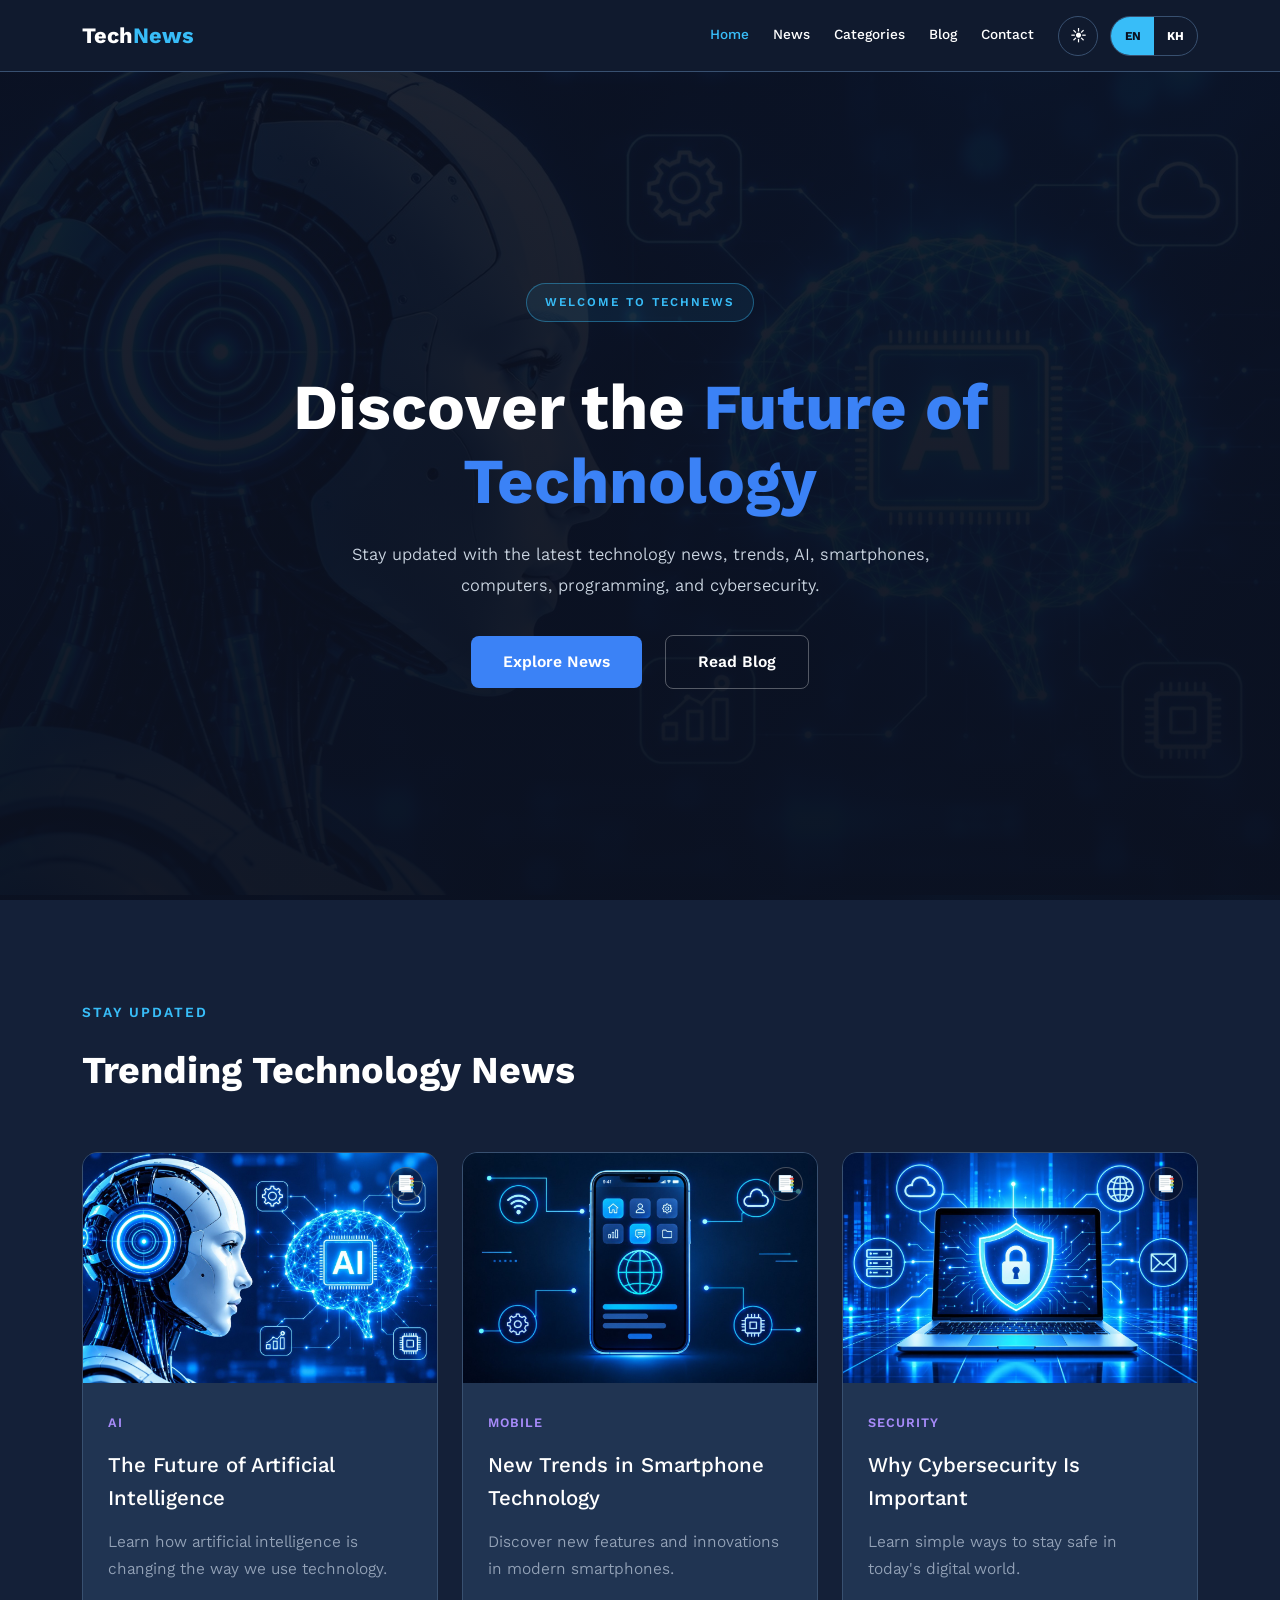
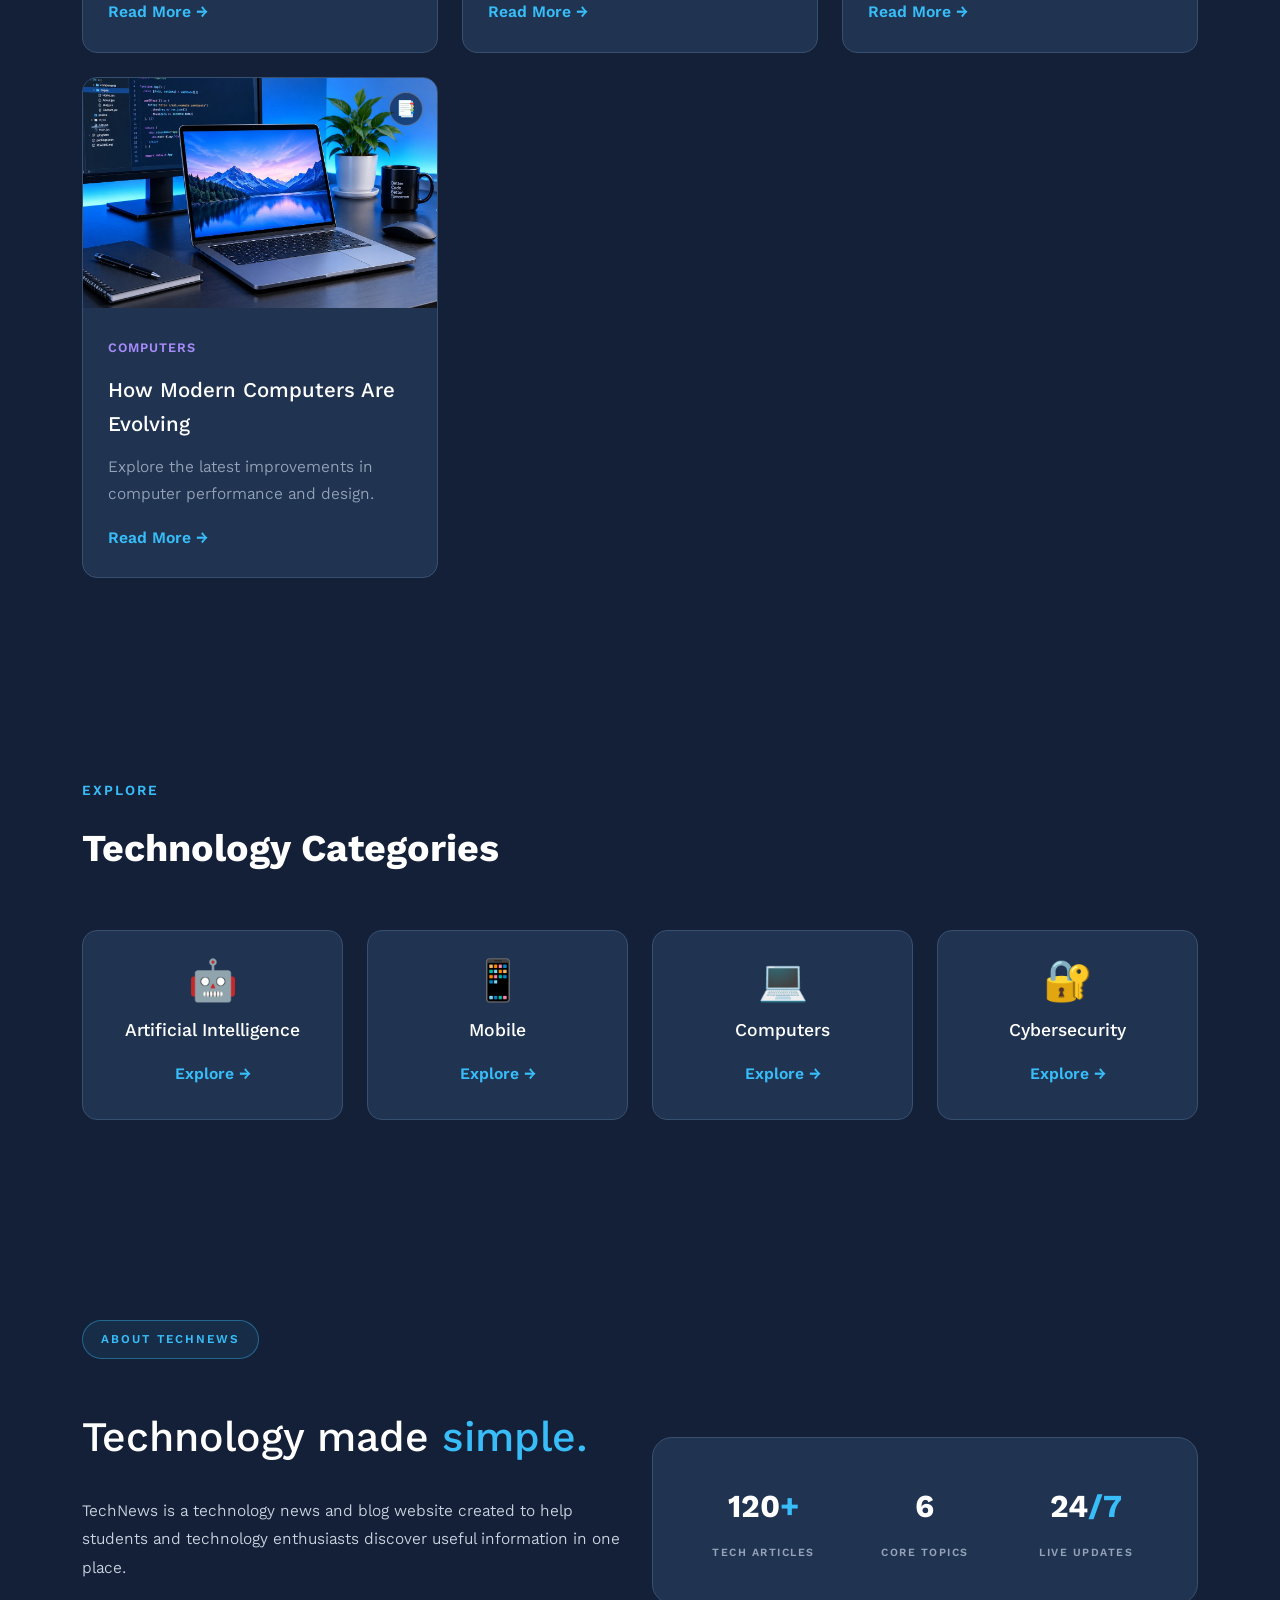
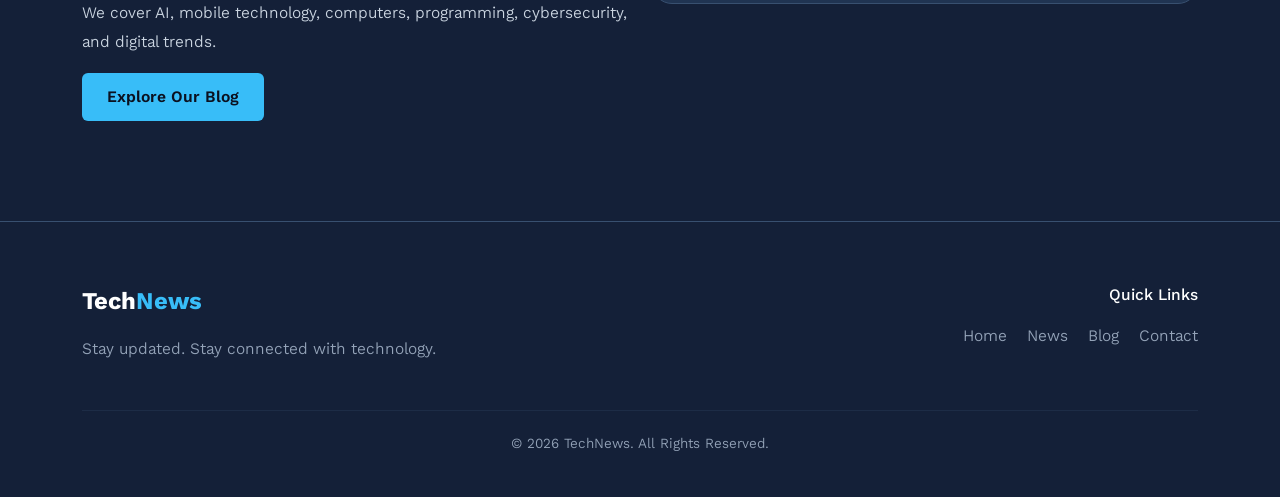
==== index.html @ c54220c9 "Rename home page.html to index.html Because I want to deploy on vecel" ====
<!DOCTYPE html>
<html lang="en">

<head>
    <meta charset="UTF-8">
    <meta name="viewport" content="width=device-width, initial-scale=1.0">
    <title>TechNews - Technology News & Blog</title>
    <link href="https://cdn.jsdelivr.net/npm/bootstrap@5.3.3/dist/css/bootstrap.min.css" rel="stylesheet">
    <link rel="preconnect" href="https://fonts.googleapis.com">
    <link rel="preconnect" href="https://fonts.gstatic.com" crossorigin>
    <link href="https://fonts.googleapis.com/css2?family=Inter:wght@400;500;600;700&family=Poppins:wght@300;400;500;600;700&family=Kantumruy+Pro:wght@400;500;600;700&display=swap" rel="stylesheet">
    <link rel="stylesheet" href="css/style.css">
</head>

<body>
    <script>
        (function () {
            try {
                if (localStorage.getItem("techpulse-theme") !== "light") {
                    document.body.classList.add("dark-mode");
                }
                var lang = localStorage.getItem("techpulse-lang") || "en";
                document.documentElement.lang = lang === "kh" ? "km" : "en";
                document.addEventListener("DOMContentLoaded", function () {
                    document.querySelectorAll("[data-en]").forEach(function (el) {
                        var t = lang === "kh" ? el.getAttribute("data-kh") : el.getAttribute("data-en");
                        if (t) el.textContent = t;
                    });
                    document.querySelectorAll(".lang-btn").forEach(function (btn) {
                        btn.classList.toggle("active", btn.getAttribute("data-lang") === lang);
                    });
                });
            } catch (e) {}
        })();
    </script>

    <header>
        <nav class="navbar navbar-expand-lg navbar-dark fixed-top">
            <div class="container">
                <a class="navbar-brand" href="home%20page.html">Tech<span>News</span></a>
                <button class="navbar-toggler" type="button" data-bs-toggle="collapse" data-bs-target="#navbarNav">
                    <span class="navbar-toggler-icon"></span>
                </button>
                <div class="collapse navbar-collapse" id="navbarNav">
                    <ul class="navbar-nav ms-auto">
                        <li class="nav-item"><a class="nav-link" data-page="index" href="home%20page.html"><span data-en="Home" data-kh="ទំព័រដើម">Home</span></a></li>
                        <li class="nav-item"><a class="nav-link" data-page="news" href="news-page.html"><span data-en="News" data-kh="ព័ត៌មាន">News</span></a></li>
                        <li class="nav-item"><a class="nav-link" data-page="categories" href="categories-page.html"><span data-en="Categories" data-kh="ប្រភេទ">Categories</span></a></li>
                        <li class="nav-item"><a class="nav-link" data-page="blog" href="blog.html"><span data-en="Blog" data-kh="ប្លុក">Blog</span></a></li>
                        <li class="nav-item"><a class="nav-link" data-page="contact" href="contact-page.html"><span data-en="Contact" data-kh="ទំនាក់ទំនង">Contact</span></a></li>
                    </ul>
                    <button id="darkModeBtn" class="btn btn-outline-light ms-lg-3">🌙</button>
                    <div class="lang-toggle ms-lg-2" id="langToggle" role="group">
                        <button type="button" class="lang-btn" data-lang="en">EN</button>
                        <button type="button" class="lang-btn" data-lang="kh">KH</button>
                    </div>
                </div>
            </div>
        </nav>
    </header>

    <main>
        <section class="hero">
            <div class="container">
                <div class="row justify-content-center">
                    <div class="col-lg-8 text-center">
                        <p class="hero-small" data-en="WELCOME TO TECHNEWS" data-kh="សូមស្វាគមន៍មកកាន់ TECHNEWS">WELCOME TO TECHNEWS</p>
                        <h1>
                            <span data-en="Discover the" data-kh="ស្វែងយល់ពី">Discover the</span>
                            <span data-en="Future of Technology" data-kh="អនាគតបច្ចេកវិទ្យា">Future of Technology</span>
                        </h1>
                        <p class="hero-text"
                            data-en="Stay updated with the latest technology news, trends, AI, smartphones, computers, programming, and cybersecurity."
                            data-kh="ទទួលបានព័ត៌មានថ្មីៗអំពីបច្ចេកវិទ្យា និន្នាការ AI ទូរស័ព្ទ កុំព្យូទ័រ ការសរសេរកម្មវិធី និងសន្តិសុខអនឡាញ។">
                            Stay updated with the latest technology news, trends, AI, smartphones, computers, programming, and cybersecurity.</p>
                        <a href="news-page.html" class="btn btn-primary" data-en="Explore News" data-kh="ស្វែងយល់ព័ត៌មាន">Explore News →</a>
                        <a href="blog.html" class="btn btn-outline-light ms-2" data-en="Read Blog" data-kh="អានប្លុក">Read Blog</a>
                    </div>
                </div>
            </div>
        </section>

        <section class="section">
            <div class="container">
                <div class="section-title">
                    <p data-en="STAY UPDATED" data-kh="ព័ត៌មានថ្មីៗ">STAY UPDATED</p>
                    <h2 data-en="Trending Technology News" data-kh="ព័ត៌មានបច្ចេកវិទ្យាកំពុងពេញនិយម">Trending Technology News</h2>
                </div>
                <div class="row g-4">
                    <div class="col-md-6 col-lg-4">
                        <article class="news-card" data-href="article.html?id=ai">
                            <button class="bookmark-btn" data-id="home-ai" aria-label="Add bookmark">📑</button>
                            <img src="img/ai.png" alt="AI">
                            <div class="card-content">
                                <span class="category" data-en="AI" data-kh="AI">AI</span>
                                <h3 data-en="The Future of Artificial Intelligence" data-kh="អនាគតនៃបញ្ញាសិប្បនិម្មិត">The Future of Artificial Intelligence</h3>
                                <p data-en="Learn how artificial intelligence is changing the way we use technology." data-kh="ស្វែងយល់ពីរបៀបដែលបញ្ញាសិប្បនិម្មិតកំពុងផ្លាស់ប្តូរបច្ចេកវិទ្យា។">Learn how artificial intelligence is changing the way we use technology.</p>
                                <a href="article.html?id=ai" data-en="Read More →" data-kh="អានបន្ថែម →">Read More →</a>
                            </div>
                        </article>
                    </div>
                    <div class="col-md-6 col-lg-4">
                        <article class="news-card" data-href="article.html?id=mobile">
                            <button class="bookmark-btn" data-id="home-mobile" aria-label="Add bookmark">📑</button>
                            <img src="img/smartphone.png" alt="Mobile">
                            <div class="card-content">
                                <span class="category" data-en="Mobile" data-kh="ទូរស័ព្ទ">Mobile</span>
                                <h3 data-en="New Trends in Smartphone Technology" data-kh="និន្នាការថ្មីក្នុងបច្ចេកវិទ្យាទូរស័ព្ទ">New Trends in Smartphone Technology</h3>
                                <p data-en="Discover new features and innovations in modern smartphones." data-kh="ស្វែងយល់ពីមុខងារថ្មីៗ និងការច្នៃប្រឌិតក្នុងទូរស័ព្ទទំនើប។">Discover new features and innovations in modern smartphones.</p>
                                <a href="article.html?id=mobile" data-en="Read More →" data-kh="អានបន្ថែម →">Read More →</a>
                            </div>
                        </article>
                    </div>
                    <div class="col-md-6 col-lg-4">
                        <article class="news-card" data-href="article.html?id=security">
                            <button class="bookmark-btn" data-id="home-security" aria-label="Add bookmark">📑</button>
                            <img src="img/cybersecurity.png" alt="Security">
                            <div class="card-content">
                                <span class="category" data-en="Security" data-kh="សន្តិសុខ">Security</span>
                                <h3 data-en="Why Cybersecurity Is Important" data-kh="ហេតុអ្វីបានជាសន្តិសុខអនឡាញសំខាន់">Why Cybersecurity Is Important</h3>
                                <p data-en="Learn simple ways to stay safe in today's digital world." data-kh="ស្វែងយល់ពីវិធីសាមញ្ញក្នុងការការពារខ្លួនក្នុងពិភពឌីជីថល។">Learn simple ways to stay safe in today's digital world.</p>
                                <a href="article.html?id=security" data-en="Read More →" data-kh="អានបន្ថែម →">Read More →</a>
                            </div>
                        </article>
                    </div>
                    <div class="col-md-6 col-lg-4">
                        <article class="news-card" data-href="article.html?id=computers">
                            <button class="bookmark-btn" data-id="home-dev" aria-label="Add bookmark">📑</button>
                            <img src="img/laptop.png" alt="Computers">
                            <div class="card-content">
                                <span class="category" data-en="Computers" data-kh="កុំព្យូទ័រ">Computers</span>
                                <h3 data-en="How Modern Computers Are Evolving" data-kh="របៀបដែលកុំព្យូទ័រទំនើបកំពុងវិវត្ត">How Modern Computers Are Evolving</h3>
                                <p data-en="Explore the latest improvements in computer performance and design." data-kh="ស្វែងយល់ពីភាពប្រសើរឡើងថ្មីៗក្នុងការអនុវត្ត និងការរចនាកុំព្យូទ័រ។">Explore the latest improvements in computer performance and design.</p>
                                <a href="article.html?id=computers" data-en="Read More →" data-kh="អានបន្ថែម →">Read More →</a>
                            </div>
                        </article>
                    </div>
                </div>
            </div>
        </section>

        <section class="categories-section">
            <div class="container">
                <div class="section-title">
                    <p data-en="EXPLORE" data-kh="ស្វែងយល់">EXPLORE</p>
                    <h2 data-en="Technology Categories" data-kh="ប្រភេទបច្ចេកវិទ្យា">Technology Categories</h2>
                </div>
                <div class="row g-4">
                    <div class="col-6 col-lg-3">
                        <div class="category-box">
                            <div class="category-icon">🤖</div>
                            <h3 data-en="Artificial Intelligence" data-kh="បញ្ញាសិប្បនិម្មិត">Artificial Intelligence</h3>
                            <a href="categories-page.html" data-en="Explore →" data-kh="ស្វែងយល់ →">Explore →</a>
                        </div>
                    </div>
                    <div class="col-6 col-lg-3">
                        <div class="category-box">
                            <div class="category-icon">📱</div>
                            <h3 data-en="Mobile" data-kh="ទូរស័ព្ទ">Mobile</h3>
                            <a href="categories-page.html" data-en="Explore →" data-kh="ស្វែងយល់ →">Explore →</a>
                        </div>
                    </div>
                    <div class="col-6 col-lg-3">
                        <div class="category-box">
                            <div class="category-icon">💻</div>
                            <h3 data-en="Computers" data-kh="កុំព្យូទ័រ">Computers</h3>
                            <a href="categories-page.html" data-en="Explore →" data-kh="ស្វែងយល់ →">Explore →</a>
                        </div>
                    </div>
                    <div class="col-6 col-lg-3">
                        <div class="category-box">
                            <div class="category-icon">🔐</div>
                            <h3 data-en="Cybersecurity" data-kh="សន្តិសុខអនឡាញ">Cybersecurity</h3>
                            <a href="categories-page.html" data-en="Explore →" data-kh="ស្វែងយល់ →">Explore →</a>
                        </div>
                    </div>
                </div>
            </div>
        </section>

        <section class="section">
            <div class="container">
                <div class="row align-items-center">
                    <div class="col-lg-6">
                        <p class="hero-small" data-en="ABOUT TECHNEWS" data-kh="អំពី TECHNEWS">ABOUT TECHNEWS</p>
                        <h2 class="about-title">
                            <span data-en="Technology made" data-kh="បច្ចេកវិទ្យា">Technology made</span>
                            <span data-en="simple." data-kh="សាមញ្ញ។">simple.</span>
                        </h2>
                        <p data-en="TechNews is a technology news and blog website created to help students and technology enthusiasts discover useful information in one place." data-kh="TechNews គឺជាវែបសាយព័ត៌មាន និងប្លុកបច្ចេកវិទ្យា បង្កើតឡើងដើម្បីជួយសិស្ស និងអ្នកចូលចិត្តបច្ចេកវិទ្យារកឃើញព័ត៌មានមានប្រយោជន៍នៅកន្លែងតែមួយ។">
                            TechNews is a technology news and blog website created to help students and technology enthusiasts discover useful information in one place.</p>
                        <p data-en="We cover AI, mobile technology, computers, programming, cybersecurity, and digital trends." data-kh="យើងគ្របដណ្តប់លើ AI បច្ចេកវិទ្យាទូរស័ព្ទ កុំព្យូទ័រ ការសរសេរកម្មវិធី សន្តិសុខអនឡាញ និងនិន្នាការឌីជីថល។">
                            We cover AI, mobile technology, computers, programming, cybersecurity, and digital trends.</p>
                        <a href="blog.html" class="btn btn-primary" data-en="Explore Our Blog" data-kh="ស្វែងយល់ប្លុករបស់យើង">Explore Our Blog</a>
                    </div>
                    <div class="col-lg-6">
                        <div class="about-box">
                            <div>
                                <strong>120<span>+</span></strong>
                                <p data-en="TECH ARTICLES" data-kh="អត្ថបទបច្ចេកវិទ្យា">TECH ARTICLES</p>
                            </div>
                            <div>
                                <strong>6</strong>
                                <p data-en="CORE TOPICS" data-kh="ប្រធានបទស្នូល">CORE TOPICS</p>
                            </div>
                            <div>
                                <strong>24<span>/7</span></strong>
                                <p data-en="LIVE UPDATES" data-kh="ព័ត៌មានផ្ទាល់">LIVE UPDATES</p>
                            </div>
                        </div>
                    </div>
                </div>
            </div>
        </section>
    </main>

    <footer>
        <div class="container">
            <div class="row">
                <div class="col-md-6">
                    <h3 class="footer-logo">Tech<span>News</span></h3>
                    <p data-en="Stay updated. Stay connected with technology." data-kh="ទទួលព័ត៌មានថ្មីៗ។ ភ្ជាប់ទំនាក់ទំនងជាមួយបច្ចេកវិទ្យា។">Stay updated. Stay connected with technology.</p>
                </div>
                <div class="col-md-6 text-md-end">
                    <h5 data-en="Quick Links" data-kh="តំណភ្ជាប់រហ័ស">Quick Links</h5>
                    <a href="home%20page.html" data-en="Home" data-kh="ទំព័រដើម">Home</a>
                    <a href="news-page.html" data-en="News" data-kh="ព័ត៌មាន">News</a>
                    <a href="blog.html" data-en="Blog" data-kh="ប្លុក">Blog</a>
                    <a href="contact-page.html" data-en="Contact" data-kh="ទំនាក់ទំនង">Contact</a>
                </div>
            </div>
            <hr>
            <p class="copyright" data-en="© 2026 TechNews. All Rights Reserved." data-kh="© 2026 TechNews។ រក្សាសិទ្ធិគ្រប់យ៉ាង។">© 2026 TechNews. All Rights Reserved.</p>
        </div>
    </footer>

    <script src="https://cdn.jsdelivr.net/npm/bootstrap@5.3.3/dist/js/bootstrap.bundle.min.js"></script>
    <script src="JS/script.js"></script>
</body>

</html>
---- css/style.css ----
:root {
    --bg-body: #f8fafc;
    --bg-nav: #ffffff;
    --bg-section-alt: #eef2f8;
    --bg-card: #ffffff;
    --bg-card-hover: #f1f5fb;

    --text-heading: #0f172a;
    --text-body: #334155;
    --text-muted: #64748b;

    --accent: #2563eb;
    --accent-strong: #1d4ed8;

    --secondary: #7c3aed;
    --secondary-strong: #6d28d9;

    --border: #dce3ee;

    --on-accent: #ffffff;

    --hero-text: #0f172a;
    --hero-accent: #2563eb;
    --hero-subtext: #334155;
    --stat-number: #0f172a;
    --stat-accent: #2563eb;
    --stat-label: #64748b;

    --header-height: 72px;
}

body.dark-mode {
    --bg-body: #0b1120;
    --bg-nav: #101a2e;
    --bg-section-alt: #142038;
    --bg-card: #203452;
    --bg-card-hover: #294263;

    --text-heading: #ffffff;
    --text-body: #cbd5e1;
    --text-muted: #94a3b8;

    --accent: #38bdf8;
    --accent-strong: #7dd3fc;

    --secondary: #a78bfa;
    --secondary-strong: #c4b5fd;

    --border: #385070;

    --on-accent: #0b1120;

    --hero-text: #ffffff;
    --hero-accent: #3b82f6;
    --hero-subtext: #cbd5e1;
    --stat-number: #ffffff;
    --stat-accent: #3b82f6;
    --stat-label: #94a3b8;
}

* {
    margin: 0;
    padding: 0;
    box-sizing: border-box;
}

html {
    scroll-behavior: smooth;
    overflow-y: scroll;
}

body {
    font-family: 'Kantumruy Pro', 'Inter', sans-serif;
    background: var(--bg-body);
    color: var(--text-body);
    line-height: 1.8;
}

h1, h2, h3, h4, h5, h6,
.navbar-brand,
.section-title h2,
.about-title,
.article-title,
.footer-logo,
.blog-title,
.blog-body h2,
.interactive-title {
    font-family: 'Kantumruy Pro', 'Poppins', sans-serif;
    line-height: 1.6;
}

a {
    text-decoration: none;
}

section {
    overflow: hidden;
}

/* ===== FIXED HEADER — same height on EVERY page ===== */
.navbar {
    background: var(--bg-nav);
    border-bottom: 1px solid var(--border);
    height: var(--header-height) !important;
    min-height: var(--header-height) !important;
    max-height: var(--header-height) !important;
    padding: 0 !important;
    margin: 0 !important;
    top: 0;
    left: 0;
    right: 0;
    width: 100%;
    z-index: 1030;
    display: flex !important;
    align-items: center !important;
}

.navbar > .container {
    height: var(--header-height) !important;
    min-height: var(--header-height) !important;
    max-height: var(--header-height) !important;
    display: flex !important;
    align-items: center !important;
    flex-wrap: nowrap !important;
    padding-top: 0 !important;
    padding-bottom: 0 !important;
}

.navbar-brand {
    font-size: 22px;
    font-weight: 700;
    color: var(--text-heading) !important;
    font-family: 'Kantumruy Pro', 'Poppins', sans-serif;
    line-height: 1 !important;
    margin: 0 !important;
    padding: 0 !important;
    white-space: nowrap;
    flex-shrink: 0;
}

.navbar-brand span,
.footer-logo span {
    color: var(--accent);
}

.navbar-toggler {
    border: 1px solid var(--border);
    padding: 4px 8px;
    height: 38px;
    width: 42px;
    margin: 0 !important;
    display: flex;
    align-items: center;
    justify-content: center;
    flex-shrink: 0;
}

.navbar-toggler:focus {
    box-shadow: none;
}

.navbar-toggler-icon {
    filter: invert(1) brightness(0.3);
    width: 1.1em;
    height: 1.1em;
}

body.dark-mode .navbar-toggler-icon {
    filter: none;
}

@media (min-width: 992px) {
    .navbar-collapse {
        display: flex !important;
        flex-grow: 1;
        align-items: center !important;
        height: var(--header-height) !important;
        overflow: hidden;
    }

    .navbar-nav {
        display: flex !important;
        flex-direction: row !important;
        align-items: center !important;
        height: 100%;
        margin: 0;
    }

    .navbar-nav .nav-item {
        display: flex;
        align-items: center;
        height: 100%;
    }

    .navbar-nav .nav-link {
        display: flex !important;
        align-items: center !important;
        height: 100% !important;
        color: var(--text-heading) !important;
        margin: 0 !important;
        padding: 0 12px !important;
        line-height: 1.2 !important;
        white-space: nowrap !important;
        font-size: 14px !important;
        font-weight: 500;
        transition: color 0.2s ease;
    }

    .navbar-nav .nav-link:hover,
    .navbar-nav .nav-link.active {
        color: var(--accent) !important;
    }

    .navbar-collapse > #darkModeBtn,
    .navbar-collapse > .lang-toggle {
        margin-top: 0 !important;
        margin-bottom: 0 !important;
        margin-left: 12px !important;
        flex-shrink: 0;
    }
}

.page-section {
    padding-top: calc(var(--header-height) + 40px);
}

.hero {
    min-height: 100vh;
    display: flex;
    align-items: center;
    justify-content: center;
    text-align: center;
    padding-top: var(--header-height);

    background:
        linear-gradient(rgba(248, 250, 252, 0.92),
            rgba(248, 250, 252, 0.97)),
        url("../img/ai.png");

    background-size: cover;
    background-position: center;
}

body.dark-mode .hero {
    background:
        linear-gradient(rgba(11, 17, 32, 0.92),
            rgba(11, 17, 32, 0.97)),
        url("../img/ai.png");
}

.hero-small {
    display: inline-block;
    color: var(--hero-accent);
    font-size: 12px;
    font-weight: 600;
    letter-spacing: 2px;
    text-transform: uppercase;
    border: 1px solid var(--hero-accent);
    border-radius: 999px;
    padding: 8px 18px;
    margin-bottom: 30px;
    background: transparent;
}

body.dark-mode .hero-small {
    background: rgba(56, 189, 248, 0.08);
    border-color: rgba(56, 189, 248, 0.4);
    color: #38bdf8;
}

.hero h1 {
    font-size: 64px;
    font-weight: 700;
    line-height: 1.15;
    margin: 20px 0;
    color: var(--hero-text);
    max-width: 900px;
    margin-left: auto;
    margin-right: auto;
}

.hero h1 span:first-child {
    color: var(--hero-text);
}

.hero h1 span:last-child {
    color: var(--hero-accent);
}

.hero-text {
    max-width: 650px;
    color: var(--hero-subtext);
    font-size: 17px;
    line-height: 1.8;
    margin: 0 auto 35px auto;
}

.hero .btn-primary {
    background: var(--hero-accent);
    border: none;
    color: #ffffff;
    font-weight: 600;
    padding: 14px 32px;
    border-radius: 8px;
    margin-right: 10px;
}

.hero .btn-primary:hover {
    background: var(--accent-strong);
}

.hero .btn-outline-light {
    padding: 14px 32px;
    font-weight: 600;
    color: var(--hero-text) !important;
    border: 1px solid var(--hero-text) !important;
    border-radius: 8px;
    background: transparent;
}

body.dark-mode .hero .btn-outline-light {
    color: #ffffff !important;
    border-color: rgba(255, 255, 255, 0.3) !important;
}

.hero .btn-outline-light:hover {
    background: rgba(37, 99, 235, 0.1);
}

body.dark-mode .hero .btn-outline-light:hover {
    background: rgba(255, 255, 255, 0.1);
    border-color: #ffffff !important;
}

.hero-stats {
    display: flex;
    justify-content: center;
    gap: 0;
    margin-top: 60px;
    background: rgba(255, 255, 255, 0.9);
    border: 1px solid var(--border);
    border-radius: 16px;
    padding: 25px 40px;
    max-width: 700px;
    margin-left: auto;
    margin-right: auto;
    box-shadow: 0 4px 20px rgba(0, 0, 0, 0.05);
}

body.dark-mode .hero-stats {
    background: rgba(15, 23, 42, 0.7);
    border-color: rgba(56, 189, 248, 0.2);
    box-shadow: none;
    backdrop-filter: blur(10px);
}

.hero-stats > div {
    flex: 1;
    text-align: center;
    padding: 0 20px;
    border-right: 1px solid var(--border);
}

.hero-stats > div:last-child {
    border-right: none;
}

.hero-stats strong {
    display: block;
    font-size: 32px;
    font-weight: 700;
    color: var(--stat-number);
    margin-bottom: 5px;
}

.hero-stats strong span {
    color: var(--stat-accent);
}

.hero-stats p {
    color: var(--stat-label);
    font-size: 11px;
    font-weight: 600;
    letter-spacing: 1.5px;
    text-transform: uppercase;
    margin: 0;
}

.btn-primary {
    background: var(--accent);
    border: none;
    color: var(--on-accent);
    font-weight: 600;
    padding: 12px 25px;
}

.btn-primary:hover {
    background: var(--accent-strong);
    color: var(--on-accent);
}

.btn-outline-light {
    padding: 12px 25px;
    font-weight: 600;
    color: var(--text-heading) !important;
    border-color: var(--text-heading) !important;
}

body.dark-mode .btn-outline-light {
    border-color: var(--border) !important;
}

.section {
    padding: 100px 0;
}

.section:nth-of-type(even) {
    background: var(--bg-section-alt);
}

.section-title {
    margin-bottom: 50px;
}

.section-title p {
    color: var(--accent);
    font-size: 14px;
    font-weight: 600;
    letter-spacing: 2px;
}

.section-title h2 {
    font-size: 38px;
    font-weight: 700;
    color: var(--text-heading);
}

.news-card {
    background: var(--bg-card);
    border: 1px solid var(--border);
    border-radius: 15px;
    overflow: hidden;
    height: 100%;
    transition: transform 0.25s ease, background 0.25s ease, border-color 0.25s ease;
    display: block;
    position: relative;
    cursor: pointer;
}

.news-card:hover {
    transform: translateY(-8px);
    background: var(--bg-card-hover);
    border-color: var(--accent);
}

.news-card img {
    width: 100%;
    height: 230px;
    object-fit: cover;
    object-position: center;
    background: var(--bg-body);
}

.card-content {
    padding: 25px;
}

.category {
    color: var(--secondary);
    font-size: 13px;
    font-weight: 600;
    text-transform: uppercase;
    letter-spacing: 1px;
}

.card-content h3 {
    margin: 12px 0;
    font-size: 21px;
    color: var(--text-heading);
}

.card-content p {
    color: var(--text-muted);
    line-height: 1.7;
}

.card-content a {
    color: var(--accent);
    font-weight: 600;
    position: relative;
    z-index: 2;
}

.categories-section {
    padding: 100px 0;
    background: var(--bg-section-alt);
}

.category-box {
    background: var(--bg-card);
    border: 1px solid var(--border);
    padding: 30px 20px;
    text-align: center;
    border-radius: 15px;
    height: 100%;
    transition: transform 0.25s ease, border-color 0.25s ease;
}

.category-box:hover {
    transform: translateY(-8px);
    border-color: var(--secondary);
}

.category-image {
    width: 100%;
    height: 150px;
    object-fit: cover;
    object-position: center;
    background: var(--bg-body);
    border-radius: 10px;
    margin-bottom: 15px;
}

.category-icon {
    font-size: 40px;
    margin-bottom: 15px;
    line-height: 1;
}

.category-box h3 {
    font-size: 18px;
    margin-bottom: 15px;
    color: var(--text-heading);
}

.category-box a {
    color: var(--accent);
    font-weight: 600;
}

.about-title {
    font-size: 42px;
    margin: 15px 0 25px;
    color: var(--text-heading);
}

.about-title span:first-child {
    color: var(--text-heading);
}

.about-title span:last-child {
    color: var(--accent);
}

.about-box {
    background: var(--bg-card);
    border: 1px solid var(--border);
    border-radius: 20px;
    padding: 40px;
    display: flex;
    justify-content: space-between;
    gap: 20px;
    flex-wrap: wrap;
    box-shadow: 0 4px 20px rgba(0, 0, 0, 0.05);
}

body.dark-mode .about-box {
    box-shadow: none;
}

.about-box > div {
    text-align: center;
    flex: 1;
    min-width: 100px;
}

.about-box strong {
    display: block;
    font-size: 32px;
    font-weight: 700;
    color: var(--text-heading);
    margin-bottom: 8px;
}

.about-box strong span {
    color: var(--accent);
}

.about-box p {
    color: var(--text-muted);
    font-size: 11px;
    font-weight: 600;
    letter-spacing: 1.5px;
    text-transform: uppercase;
    margin: 0;
}

.form-label {
    color: var(--text-body);
    font-weight: 500;
    margin-bottom: 8px;
}

.form-control {
    background: var(--bg-card);
    border: 1px solid var(--border);
    color: var(--text-heading);
    padding: 12px 15px;
    border-radius: 8px;
}

.form-control:focus {
    background: var(--bg-card);
    border-color: var(--accent);
    color: var(--text-heading);
    box-shadow: 0 0 0 0.2rem rgba(56, 189, 248, 0.25);
}

.form-control::placeholder {
    color: var(--text-muted);
}

.team-chat-box {
    background: var(--bg-card);
    border: 1px solid var(--border);
    border-radius: 16px;
    padding: 30px;
    height: 100%;
}

.team-label {
    color: var(--accent);
    font-size: 11px;
    font-weight: 700;
    letter-spacing: 2px;
    text-transform: uppercase;
    margin-bottom: 10px;
}

.team-title {
    font-size: 26px;
    font-weight: 700;
    color: var(--text-heading);
    margin-bottom: 15px;
}

.team-desc {
    color: var(--text-muted);
    font-size: 14px;
    line-height: 1.7;
    margin-bottom: 25px;
}

.telegram-user {
    display: block;
    background: var(--bg-section-alt);
    border: 1px solid var(--border);
    color: var(--text-heading);
    font-size: 14px;
    font-weight: 600;
    padding: 12px 18px;
    border-radius: 8px;
    margin-bottom: 10px;
    text-decoration: none;
    transition: 0.2s;
}

.telegram-user:hover {
    background: var(--accent);
    border-color: var(--accent);
    color: var(--on-accent);
}

body.dark-mode .telegram-user {
    background: rgba(56, 189, 248, 0.08);
    border-color: rgba(56, 189, 248, 0.2);
}

body.dark-mode .telegram-user:hover {
    background: var(--accent);
    color: var(--on-accent);
}

.article-img {
    width: 100%;
    max-height: 420px;
    object-fit: cover;
    border-radius: 15px;
    margin-bottom: 25px;
}

.article-title {
    font-size: 32px;
    font-weight: 700;
    margin: 15px 0 10px;
    color: var(--text-heading);
    line-height: 1.5;
}

.article-meta {
    color: var(--text-muted);
    font-size: 14px;
    margin-bottom: 25px;
}

.article-img + .category {
    display: inline-block;
    margin-bottom: 10px;
}

#articleBody p {
    color: var(--text-body);
    line-height: 2;
    margin-bottom: 22px;
    font-size: 16px;
}

#articleBody h2 {
    font-family: 'Kantumruy Pro', 'Poppins', sans-serif;
    font-size: 22px;
    font-weight: 600;
    color: var(--text-heading);
    margin-top: 30px;
    margin-bottom: 15px;
}

html[lang="km"] .article-title {
    font-size: 30px;
}

html[lang="km"] #articleBody p {
    font-size: 17px;
    line-height: 2.1;
}

html[lang="km"] #articleBody h2 {
    font-size: 24px;
}

footer {
    background: var(--bg-section-alt);
    border-top: 1px solid var(--border);
    padding: 60px 0 25px;
    margin-top: auto;
}

.footer-logo {
    font-size: 24px;
    font-weight: 700;
    margin-bottom: 15px;
    color: var(--text-heading);
}

footer p {
    color: var(--text-muted);
}

footer h5 {
    margin-bottom: 15px;
    font-size: 16px;
    color: var(--text-heading);
}

footer a {
    display: inline-block;
    color: var(--text-muted);
    margin-left: 15px;
    transition: color 0.2s ease;
}

footer a:hover {
    color: var(--accent);
}

footer hr {
    border-color: var(--border);
    margin: 30px 0 20px;
}

.copyright {
    text-align: center;
    font-size: 14px;
    color: var(--text-muted);
}

/* ===== Dark mode + Language — same height ===== */
#darkModeBtn {
    width: 40px;
    height: 40px;
    min-width: 40px;
    min-height: 40px;
    max-width: 40px;
    max-height: 40px;
    padding: 0 !important;
    display: inline-flex;
    align-items: center;
    justify-content: center;
    font-size: 0;
    border-radius: 999px;
    flex-shrink: 0;
    margin-left: 12px;
    border: 1px solid var(--border) !important;
    background: transparent !important;
    color: var(--text-heading) !important;
}

#darkModeBtn::before {
    content: "\1F319";
    font-size: 16px;
    line-height: 1;
}

body.dark-mode #darkModeBtn::before {
    content: "\2600\FE0F";
}

.lang-toggle {
    display: grid;
    grid-template-columns: repeat(2, minmax(0, 1fr));
    width: 88px;
    height: 40px;
    min-height: 40px;
    max-height: 40px;
    align-items: stretch;
    border: 1px solid var(--border);
    border-radius: 999px;
    overflow: hidden;
    flex-shrink: 0;
    margin-left: 8px;
    padding: 0;
}

.lang-btn {
    background: transparent;
    border: none;
    color: var(--text-heading);
    font-size: 12px;
    font-weight: 700;
    padding: 0;
    cursor: pointer;
    transition: 0.2s;
    display: flex;
    align-items: center;
    justify-content: center;
    line-height: 1;
    height: 100%;
}

.lang-btn.active {
    background: var(--accent);
    color: var(--on-accent);
}

.filter-row {
    display: flex;
    flex-wrap: wrap;
    gap: 10px;
    margin-bottom: 40px;
}

.filter-btn {
    background: transparent;
    border: 1px solid var(--border);
    color: var(--text-muted);
    font-size: 13px;
    font-weight: 600;
    padding: 9px 18px;
    border-radius: 999px;
    cursor: pointer;
    transition: 0.2s;
}

.filter-btn:hover {
    border-color: var(--secondary);
    color: var(--secondary);
}

.filter-btn.active {
    background: var(--secondary);
    border-color: var(--secondary);
    color: var(--on-accent);
}

.bookmark-btn {
    position: absolute;
    top: 14px;
    right: 14px;
    z-index: 3;
    background: rgba(11, 17, 32, 0.55);
    border: 1px solid rgba(255, 255, 255, 0.25);
    color: #ffffff;
    font-size: 16px;
    line-height: 1;
    width: 34px;
    height: 34px;
    border-radius: 50%;
    display: flex;
    align-items: center;
    justify-content: center;
    cursor: pointer;
    transition: 0.2s;
}

.bookmark-btn:hover {
    background: var(--secondary);
    color: var(--on-accent);
}

.bookmark-btn.active {
    background: var(--secondary);
    border-color: var(--secondary);
    color: var(--on-accent);
}

.reading-mode-btn {
    background: transparent;
    border: 1px solid var(--border);
    color: var(--text-heading);
    font-size: 13px;
    font-weight: 600;
    padding: 9px 16px;
    border-radius: 999px;
    cursor: pointer;
    margin-bottom: 20px;
    transition: 0.2s;
}

.reading-mode-btn:hover,
.reading-mode-btn.active {
    background: var(--secondary);
    border-color: var(--secondary);
    color: var(--on-accent);
}

body.reading-mode .col-lg-8,
body.reading-mode .col-lg-9 {
    max-width: 700px;
    margin: 0 auto;
    float: none;
}

body.reading-mode #articleBody p,
body.reading-mode .col-lg-8 p {
    font-size: 19px;
    line-height: 2;
}

body.reading-mode .article-title {
    font-size: 42px;
}

.video-box {
    position: relative;
    width: 100%;
    padding-bottom: 56.25%;
    margin-bottom: 40px;
    border-radius: 16px;
    overflow: hidden;
    border: 1px solid var(--border);
}

.video-box iframe {
    position: absolute;
    top: 0;
    left: 0;
    width: 100%;
    height: 100%;
    border: none;
}

.breadcrumb {
    background: transparent;
    padding: 0;
    margin-bottom: 20px;
    font-size: 14px;
    display: flex;
    flex-wrap: wrap;
    list-style: none;
}

.breadcrumb-item {
    display: flex;
    align-items: center;
}

.breadcrumb-item a {
    color: var(--text-heading);
    text-decoration: none;
    font-weight: 500;
    transition: 0.2s;
    padding: 2px 4px;
    border-radius: 4px;
}

.breadcrumb-item a:hover {
    color: var(--accent);
}

.breadcrumb-item.active {
    color: var(--accent);
    font-weight: 500;
}

.breadcrumb-item + .breadcrumb-item::before {
    content: "›";
    color: var(--text-muted);
    padding: 0 8px;
    font-size: 16px;
    font-weight: 400;
}

body.dark-mode .breadcrumb-item a {
    color: var(--text-heading);
}

body.dark-mode .breadcrumb-item a:hover {
    color: var(--accent);
}

body.dark-mode .breadcrumb-item.active {
    color: var(--accent);
}

.back-btn {
    display: inline-flex;
    align-items: center;
    gap: 8px;
    background: transparent;
    border: 1px solid var(--border);
    color: var(--text-heading);
    font-size: 14px;
    font-weight: 600;
    padding: 10px 22px;
    border-radius: 8px;
    text-decoration: none;
    transition: 0.2s;
}

.back-btn:hover {
    background: var(--accent);
    border-color: var(--accent);
    color: var(--on-accent);
}

#articleCount {
    color: var(--text-muted);
    font-size: 14px;
    font-weight: 500;
    margin-bottom: 25px;
}

/* ===== Mobile ===== */
@media (max-width: 991.98px) {
    .navbar-collapse {
        position: absolute !important;
        top: var(--header-height) !important;
        left: 12px !important;
        right: 12px !important;
        height: auto !important;
        background: var(--bg-nav);
        border: 1px solid var(--border);
        border-radius: 12px;
        margin-top: 0 !important;
        padding: 12px 16px 16px;
        box-shadow: 0 8px 24px rgba(0, 0, 0, 0.08);
        z-index: 1040;
    }

    body.dark-mode .navbar-collapse {
        box-shadow: 0 8px 24px rgba(0, 0, 0, 0.35);
    }

    .navbar-nav .nav-link {
        margin-left: 0 !important;
        padding: 10px 4px !important;
        line-height: 1.3 !important;
        white-space: nowrap !important;
        height: auto !important;
        color: var(--text-heading) !important;
        display: block !important;
    }

    .navbar-nav .nav-link:hover,
    .navbar-nav .nav-link.active {
        color: var(--accent) !important;
    }

    #darkModeBtn,
    .lang-toggle {
        margin-top: 10px !important;
        margin-left: 0 !important;
    }
}

@media (max-width: 768px) {
    .navbar-brand {
        font-size: 20px;
    }

    .hero h1 {
        font-size: 42px;
    }

    .hero-text {
        font-size: 15px;
    }

    .hero-stats {
        padding: 20px 25px;
    }

    .hero-stats strong {
        font-size: 26px;
    }

    .hero-stats > div {
        padding: 0 12px;
    }

    .section-title h2 {
        font-size: 28px;
    }

    .about-box {
        flex-direction: column;
    }

    .filter-row {
        gap: 8px;
    }

    .filter-btn {
        font-size: 12px;
        padding: 8px 14px;
    }

    .page-section {
        padding-top: calc(var(--header-height) + 28px);
    }

    .team-chat-box {
        padding: 22px;
        margin-top: 10px;
    }

    .team-title {
        font-size: 22px;
    }
}

@media (max-width: 576px) {
    .navbar-brand {
        font-size: 18px;
    }

    .hero {
        min-height: auto;
        padding: calc(var(--header-height) + 40px) 0 60px 0;
    }

    .hero h1 {
        font-size: 30px;
    }

    .hero-small {
        font-size: 10px;
        letter-spacing: 1.5px;
        padding: 6px 14px;
    }

    .hero-text {
        font-size: 14px;
        line-height: 1.6;
    }

    .hero .btn {
        display: block;
        width: 100%;
        margin: 8px 0 0 0 !important;
        text-align: center;
    }

    .hero-stats {
        flex-direction: column;
        padding: 20px;
        gap: 15px;
    }

    .hero-stats > div {
        border-right: none;
        border-bottom: 1px solid var(--border);
        padding-bottom: 12px;
    }

    .hero-stats > div:last-child {
        border-bottom: none;
        padding-bottom: 0;
    }

    .hero-stats strong {
        font-size: 24px;
    }

    .section-title h2 {
        font-size: 22px;
    }

    .section-title p {
        font-size: 12px;
        letter-spacing: 1px;
    }

    .news-card img {
        height: 180px;
    }

    .card-content {
        padding: 18px;
    }

    .card-content h3 {
        font-size: 18px;
    }

    .category-box {
        padding: 20px 12px;
    }

    .category-image {
        height: 110px;
    }

    .category-box h3 {
        font-size: 15px;
    }

    .about-box {
        padding: 20px;
        flex-direction: column;
    }

    .about-box strong {
        font-size: 24px;
    }

    .filter-btn {
        font-size: 11px;
        padding: 7px 12px;
    }

    .bookmark-btn {
        width: 28px;
        height: 28px;
        font-size: 13px;
    }

    .article-title {
        font-size: 26px;
    }

    .article-img {
        max-height: 220px;
    }

    footer {
        padding: 40px 0 20px;
        text-align: center;
    }

    .footer-logo {
        font-size: 20px;
    }

    footer a {
        margin-left: 0;
        margin-right: 10px;
    }
}

@media (max-width: 480px) {
    .hero h1 {
        font-size: 26px;
    }

    .hero-small {
        font-size: 9px;
    }

    .section-title h2 {
        font-size: 20px;
    }

    .about-box {
        padding: 18px;
    }

    .filter-btn {
        font-size: 10px;
        padding: 6px 10px;
    }
}
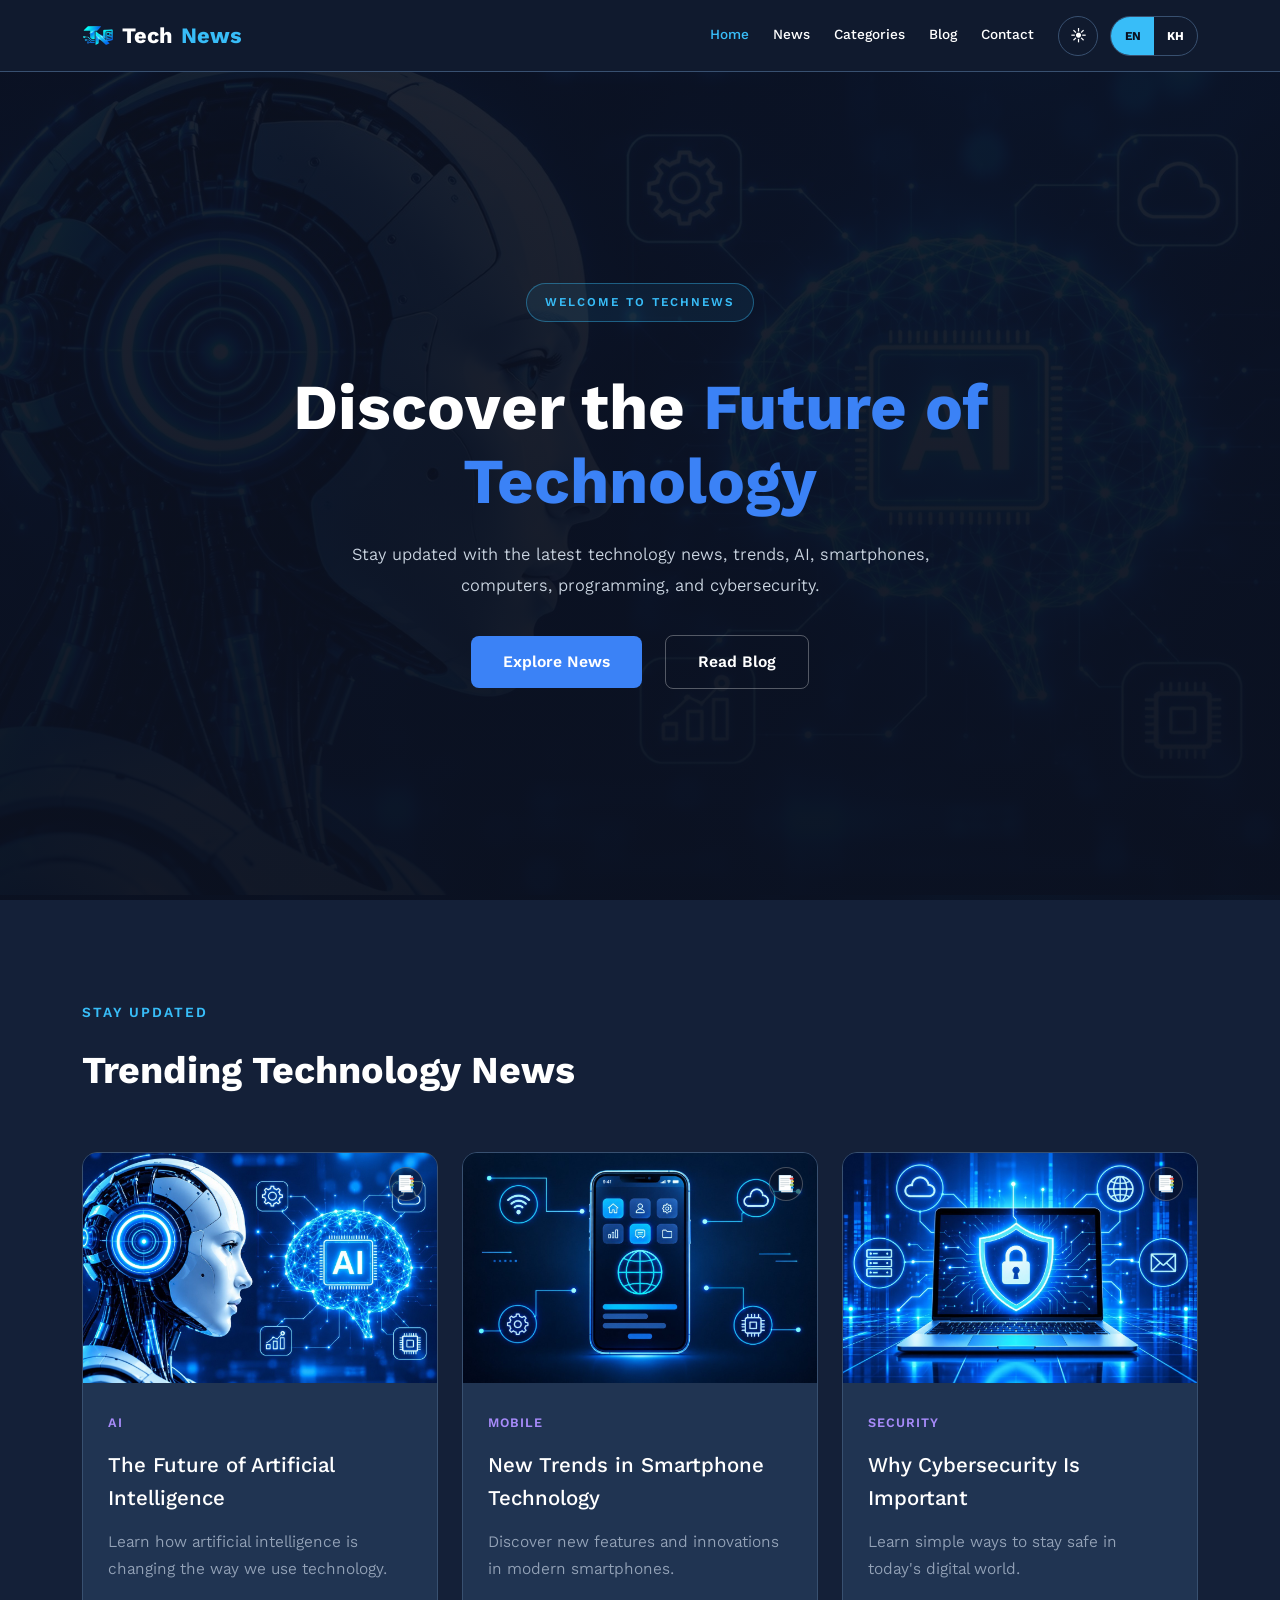
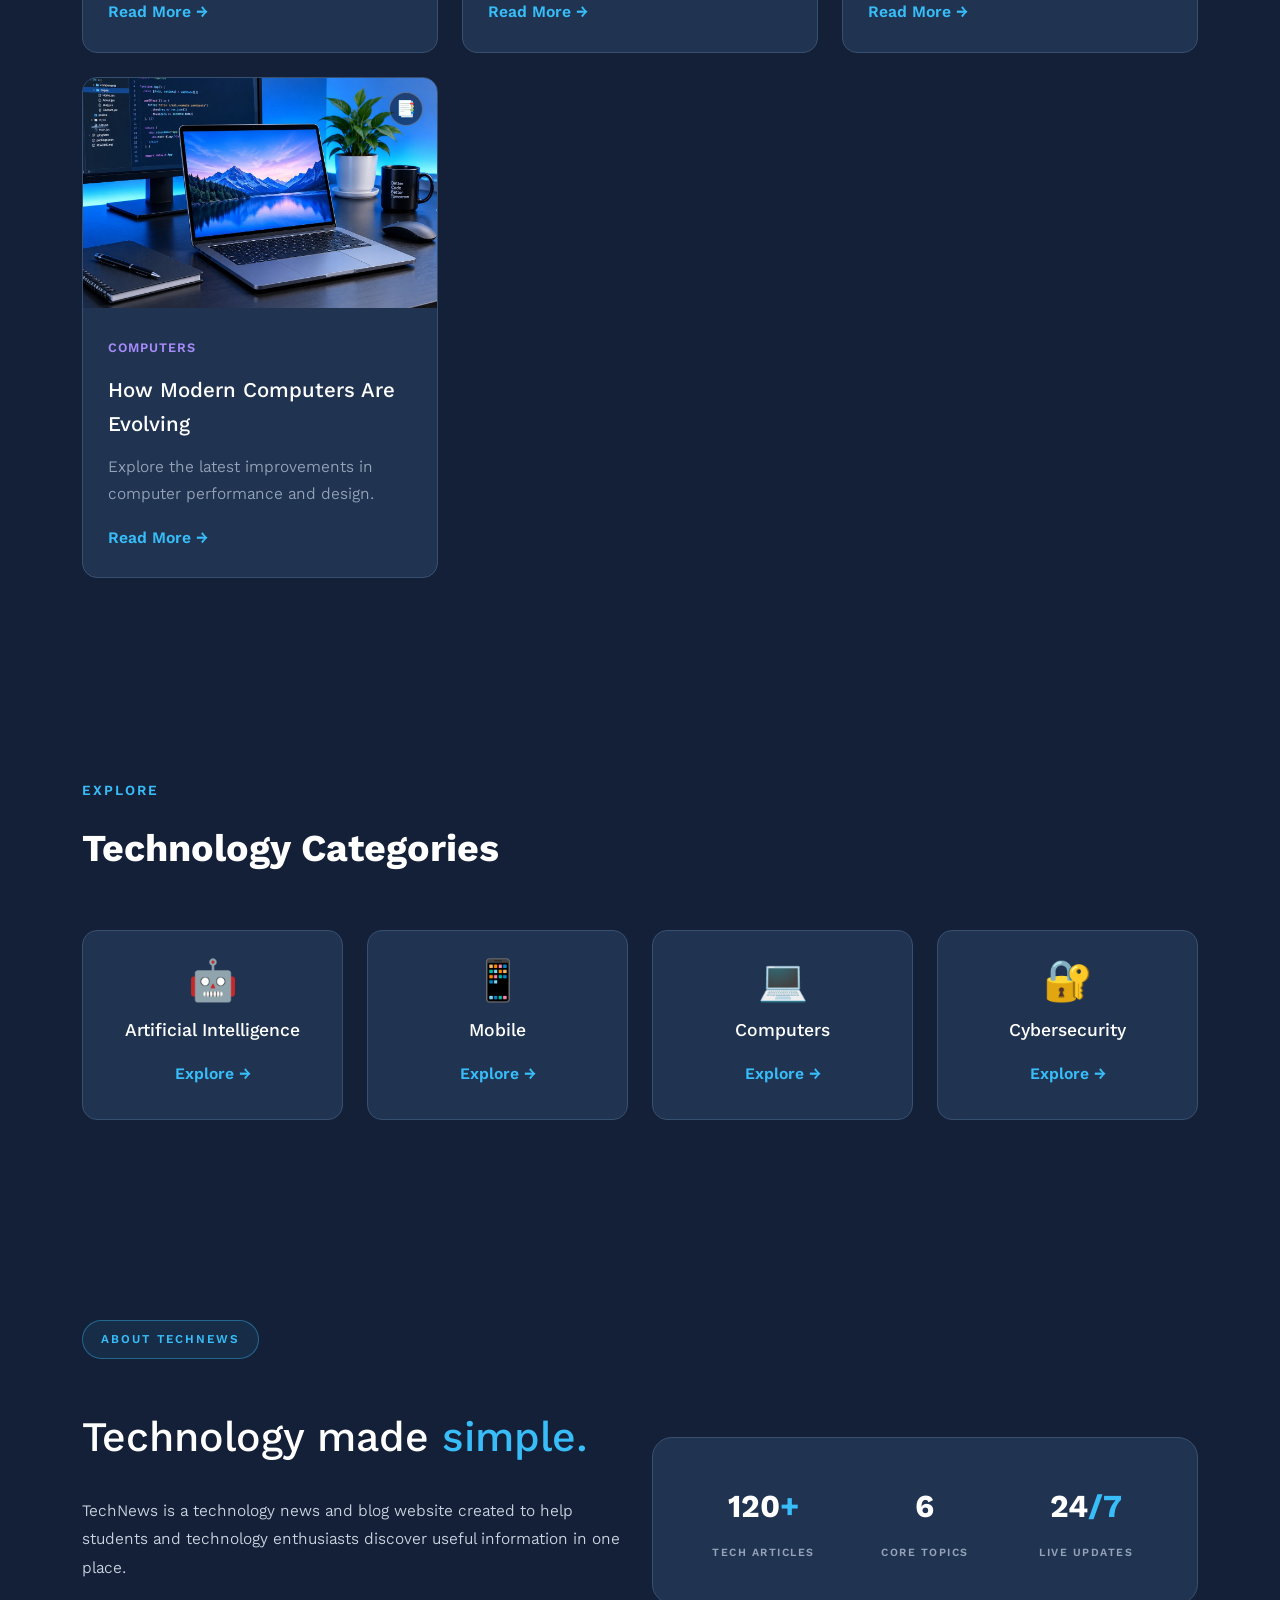
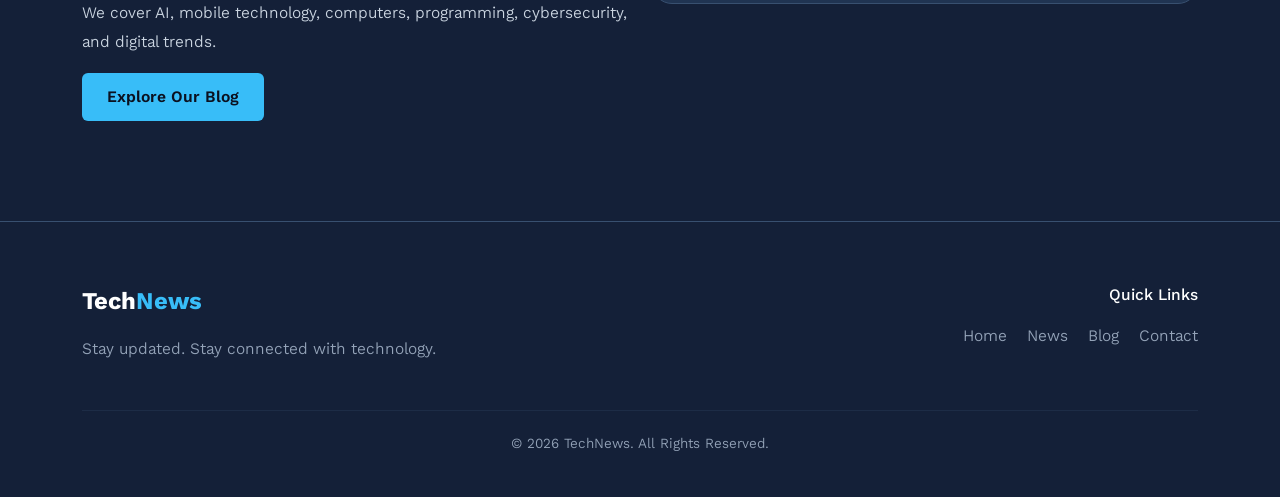
==== commit e40a9b32: "Add files via upload" ====
--- a/index.html
+++ b/index.html
@@ -1,241 +1,241 @@
-<!DOCTYPE html>
-<html lang="en">
-
-<head>
-    <meta charset="UTF-8">
-    <meta name="viewport" content="width=device-width, initial-scale=1.0">
-    <title>TechNews - Technology News & Blog</title>
-    <link href="https://cdn.jsdelivr.net/npm/bootstrap@5.3.3/dist/css/bootstrap.min.css" rel="stylesheet">
-    <link rel="preconnect" href="https://fonts.googleapis.com">
-    <link rel="preconnect" href="https://fonts.gstatic.com" crossorigin>
-    <link href="https://fonts.googleapis.com/css2?family=Inter:wght@400;500;600;700&family=Poppins:wght@300;400;500;600;700&family=Kantumruy+Pro:wght@400;500;600;700&display=swap" rel="stylesheet">
-    <link rel="stylesheet" href="css/style.css">
-</head>
-
-<body>
-    <script>
-        (function () {
-            try {
-                if (localStorage.getItem("techpulse-theme") !== "light") {
-                    document.body.classList.add("dark-mode");
-                }
-                var lang = localStorage.getItem("techpulse-lang") || "en";
-                document.documentElement.lang = lang === "kh" ? "km" : "en";
-                document.addEventListener("DOMContentLoaded", function () {
-                    document.querySelectorAll("[data-en]").forEach(function (el) {
-                        var t = lang === "kh" ? el.getAttribute("data-kh") : el.getAttribute("data-en");
-                        if (t) el.textContent = t;
-                    });
-                    document.querySelectorAll(".lang-btn").forEach(function (btn) {
-                        btn.classList.toggle("active", btn.getAttribute("data-lang") === lang);
-                    });
-                });
-            } catch (e) {}
-        })();
-    </script>
-
-    <header>
-        <nav class="navbar navbar-expand-lg navbar-dark fixed-top">
-            <div class="container">
-                <a class="navbar-brand" href="home%20page.html">Tech<span>News</span></a>
-                <button class="navbar-toggler" type="button" data-bs-toggle="collapse" data-bs-target="#navbarNav">
-                    <span class="navbar-toggler-icon"></span>
-                </button>
-                <div class="collapse navbar-collapse" id="navbarNav">
-                    <ul class="navbar-nav ms-auto">
-                        <li class="nav-item"><a class="nav-link" data-page="index" href="home%20page.html"><span data-en="Home" data-kh="ទំព័រដើម">Home</span></a></li>
-                        <li class="nav-item"><a class="nav-link" data-page="news" href="news-page.html"><span data-en="News" data-kh="ព័ត៌មាន">News</span></a></li>
-                        <li class="nav-item"><a class="nav-link" data-page="categories" href="categories-page.html"><span data-en="Categories" data-kh="ប្រភេទ">Categories</span></a></li>
-                        <li class="nav-item"><a class="nav-link" data-page="blog" href="blog.html"><span data-en="Blog" data-kh="ប្លុក">Blog</span></a></li>
-                        <li class="nav-item"><a class="nav-link" data-page="contact" href="contact-page.html"><span data-en="Contact" data-kh="ទំនាក់ទំនង">Contact</span></a></li>
-                    </ul>
-                    <button id="darkModeBtn" class="btn btn-outline-light ms-lg-3">🌙</button>
-                    <div class="lang-toggle ms-lg-2" id="langToggle" role="group">
-                        <button type="button" class="lang-btn" data-lang="en">EN</button>
-                        <button type="button" class="lang-btn" data-lang="kh">KH</button>
-                    </div>
-                </div>
-            </div>
-        </nav>
-    </header>
-
-    <main>
-        <section class="hero">
-            <div class="container">
-                <div class="row justify-content-center">
-                    <div class="col-lg-8 text-center">
-                        <p class="hero-small" data-en="WELCOME TO TECHNEWS" data-kh="សូមស្វាគមន៍មកកាន់ TECHNEWS">WELCOME TO TECHNEWS</p>
-                        <h1>
-                            <span data-en="Discover the" data-kh="ស្វែងយល់ពី">Discover the</span>
-                            <span data-en="Future of Technology" data-kh="អនាគតបច្ចេកវិទ្យា">Future of Technology</span>
-                        </h1>
-                        <p class="hero-text"
-                            data-en="Stay updated with the latest technology news, trends, AI, smartphones, computers, programming, and cybersecurity."
-                            data-kh="ទទួលបានព័ត៌មានថ្មីៗអំពីបច្ចេកវិទ្យា និន្នាការ AI ទូរស័ព្ទ កុំព្យូទ័រ ការសរសេរកម្មវិធី និងសន្តិសុខអនឡាញ។">
-                            Stay updated with the latest technology news, trends, AI, smartphones, computers, programming, and cybersecurity.</p>
-                        <a href="news-page.html" class="btn btn-primary" data-en="Explore News" data-kh="ស្វែងយល់ព័ត៌មាន">Explore News →</a>
-                        <a href="blog.html" class="btn btn-outline-light ms-2" data-en="Read Blog" data-kh="អានប្លុក">Read Blog</a>
-                    </div>
-                </div>
-            </div>
-        </section>
-
-        <section class="section">
-            <div class="container">
-                <div class="section-title">
-                    <p data-en="STAY UPDATED" data-kh="ព័ត៌មានថ្មីៗ">STAY UPDATED</p>
-                    <h2 data-en="Trending Technology News" data-kh="ព័ត៌មានបច្ចេកវិទ្យាកំពុងពេញនិយម">Trending Technology News</h2>
-                </div>
-                <div class="row g-4">
-                    <div class="col-md-6 col-lg-4">
-                        <article class="news-card" data-href="article.html?id=ai">
-                            <button class="bookmark-btn" data-id="home-ai" aria-label="Add bookmark">📑</button>
-                            <img src="img/ai.png" alt="AI">
-                            <div class="card-content">
-                                <span class="category" data-en="AI" data-kh="AI">AI</span>
-                                <h3 data-en="The Future of Artificial Intelligence" data-kh="អនាគតនៃបញ្ញាសិប្បនិម្មិត">The Future of Artificial Intelligence</h3>
-                                <p data-en="Learn how artificial intelligence is changing the way we use technology." data-kh="ស្វែងយល់ពីរបៀបដែលបញ្ញាសិប្បនិម្មិតកំពុងផ្លាស់ប្តូរបច្ចេកវិទ្យា។">Learn how artificial intelligence is changing the way we use technology.</p>
-                                <a href="article.html?id=ai" data-en="Read More →" data-kh="អានបន្ថែម →">Read More →</a>
-                            </div>
-                        </article>
-                    </div>
-                    <div class="col-md-6 col-lg-4">
-                        <article class="news-card" data-href="article.html?id=mobile">
-                            <button class="bookmark-btn" data-id="home-mobile" aria-label="Add bookmark">📑</button>
-                            <img src="img/smartphone.png" alt="Mobile">
-                            <div class="card-content">
-                                <span class="category" data-en="Mobile" data-kh="ទូរស័ព្ទ">Mobile</span>
-                                <h3 data-en="New Trends in Smartphone Technology" data-kh="និន្នាការថ្មីក្នុងបច្ចេកវិទ្យាទូរស័ព្ទ">New Trends in Smartphone Technology</h3>
-                                <p data-en="Discover new features and innovations in modern smartphones." data-kh="ស្វែងយល់ពីមុខងារថ្មីៗ និងការច្នៃប្រឌិតក្នុងទូរស័ព្ទទំនើប។">Discover new features and innovations in modern smartphones.</p>
-                                <a href="article.html?id=mobile" data-en="Read More →" data-kh="អានបន្ថែម →">Read More →</a>
-                            </div>
-                        </article>
-                    </div>
-                    <div class="col-md-6 col-lg-4">
-                        <article class="news-card" data-href="article.html?id=security">
-                            <button class="bookmark-btn" data-id="home-security" aria-label="Add bookmark">📑</button>
-                            <img src="img/cybersecurity.png" alt="Security">
-                            <div class="card-content">
-                                <span class="category" data-en="Security" data-kh="សន្តិសុខ">Security</span>
-                                <h3 data-en="Why Cybersecurity Is Important" data-kh="ហេតុអ្វីបានជាសន្តិសុខអនឡាញសំខាន់">Why Cybersecurity Is Important</h3>
-                                <p data-en="Learn simple ways to stay safe in today's digital world." data-kh="ស្វែងយល់ពីវិធីសាមញ្ញក្នុងការការពារខ្លួនក្នុងពិភពឌីជីថល។">Learn simple ways to stay safe in today's digital world.</p>
-                                <a href="article.html?id=security" data-en="Read More →" data-kh="អានបន្ថែម →">Read More →</a>
-                            </div>
-                        </article>
-                    </div>
-                    <div class="col-md-6 col-lg-4">
-                        <article class="news-card" data-href="article.html?id=computers">
-                            <button class="bookmark-btn" data-id="home-dev" aria-label="Add bookmark">📑</button>
-                            <img src="img/laptop.png" alt="Computers">
-                            <div class="card-content">
-                                <span class="category" data-en="Computers" data-kh="កុំព្យូទ័រ">Computers</span>
-                                <h3 data-en="How Modern Computers Are Evolving" data-kh="របៀបដែលកុំព្យូទ័រទំនើបកំពុងវិវត្ត">How Modern Computers Are Evolving</h3>
-                                <p data-en="Explore the latest improvements in computer performance and design." data-kh="ស្វែងយល់ពីភាពប្រសើរឡើងថ្មីៗក្នុងការអនុវត្ត និងការរចនាកុំព្យូទ័រ។">Explore the latest improvements in computer performance and design.</p>
-                                <a href="article.html?id=computers" data-en="Read More →" data-kh="អានបន្ថែម →">Read More →</a>
-                            </div>
-                        </article>
-                    </div>
-                </div>
-            </div>
-        </section>
-
-        <section class="categories-section">
-            <div class="container">
-                <div class="section-title">
-                    <p data-en="EXPLORE" data-kh="ស្វែងយល់">EXPLORE</p>
-                    <h2 data-en="Technology Categories" data-kh="ប្រភេទបច្ចេកវិទ្យា">Technology Categories</h2>
-                </div>
-                <div class="row g-4">
-                    <div class="col-6 col-lg-3">
-                        <div class="category-box">
-                            <div class="category-icon">🤖</div>
-                            <h3 data-en="Artificial Intelligence" data-kh="បញ្ញាសិប្បនិម្មិត">Artificial Intelligence</h3>
-                            <a href="categories-page.html" data-en="Explore →" data-kh="ស្វែងយល់ →">Explore →</a>
-                        </div>
-                    </div>
-                    <div class="col-6 col-lg-3">
-                        <div class="category-box">
-                            <div class="category-icon">📱</div>
-                            <h3 data-en="Mobile" data-kh="ទូរស័ព្ទ">Mobile</h3>
-                            <a href="categories-page.html" data-en="Explore →" data-kh="ស្វែងយល់ →">Explore →</a>
-                        </div>
-                    </div>
-                    <div class="col-6 col-lg-3">
-                        <div class="category-box">
-                            <div class="category-icon">💻</div>
-                            <h3 data-en="Computers" data-kh="កុំព្យូទ័រ">Computers</h3>
-                            <a href="categories-page.html" data-en="Explore →" data-kh="ស្វែងយល់ →">Explore →</a>
-                        </div>
-                    </div>
-                    <div class="col-6 col-lg-3">
-                        <div class="category-box">
-                            <div class="category-icon">🔐</div>
-                            <h3 data-en="Cybersecurity" data-kh="សន្តិសុខអនឡាញ">Cybersecurity</h3>
-                            <a href="categories-page.html" data-en="Explore →" data-kh="ស្វែងយល់ →">Explore →</a>
-                        </div>
-                    </div>
-                </div>
-            </div>
-        </section>
-
-        <section class="section">
-            <div class="container">
-                <div class="row align-items-center">
-                    <div class="col-lg-6">
-                        <p class="hero-small" data-en="ABOUT TECHNEWS" data-kh="អំពី TECHNEWS">ABOUT TECHNEWS</p>
-                        <h2 class="about-title">
-                            <span data-en="Technology made" data-kh="បច្ចេកវិទ្យា">Technology made</span>
-                            <span data-en="simple." data-kh="សាមញ្ញ។">simple.</span>
-                        </h2>
-                        <p data-en="TechNews is a technology news and blog website created to help students and technology enthusiasts discover useful information in one place." data-kh="TechNews គឺជាវែបសាយព័ត៌មាន និងប្លុកបច្ចេកវិទ្យា បង្កើតឡើងដើម្បីជួយសិស្ស និងអ្នកចូលចិត្តបច្ចេកវិទ្យារកឃើញព័ត៌មានមានប្រយោជន៍នៅកន្លែងតែមួយ។">
-                            TechNews is a technology news and blog website created to help students and technology enthusiasts discover useful information in one place.</p>
-                        <p data-en="We cover AI, mobile technology, computers, programming, cybersecurity, and digital trends." data-kh="យើងគ្របដណ្តប់លើ AI បច្ចេកវិទ្យាទូរស័ព្ទ កុំព្យូទ័រ ការសរសេរកម្មវិធី សន្តិសុខអនឡាញ និងនិន្នាការឌីជីថល។">
-                            We cover AI, mobile technology, computers, programming, cybersecurity, and digital trends.</p>
-                        <a href="blog.html" class="btn btn-primary" data-en="Explore Our Blog" data-kh="ស្វែងយល់ប្លុករបស់យើង">Explore Our Blog</a>
-                    </div>
-                    <div class="col-lg-6">
-                        <div class="about-box">
-                            <div>
-                                <strong>120<span>+</span></strong>
-                                <p data-en="TECH ARTICLES" data-kh="អត្ថបទបច្ចេកវិទ្យា">TECH ARTICLES</p>
-                            </div>
-                            <div>
-                                <strong>6</strong>
-                                <p data-en="CORE TOPICS" data-kh="ប្រធានបទស្នូល">CORE TOPICS</p>
-                            </div>
-                            <div>
-                                <strong>24<span>/7</span></strong>
-                                <p data-en="LIVE UPDATES" data-kh="ព័ត៌មានផ្ទាល់">LIVE UPDATES</p>
-                            </div>
-                        </div>
-                    </div>
-                </div>
-            </div>
-        </section>
-    </main>
-
-    <footer>
-        <div class="container">
-            <div class="row">
-                <div class="col-md-6">
-                    <h3 class="footer-logo">Tech<span>News</span></h3>
-                    <p data-en="Stay updated. Stay connected with technology." data-kh="ទទួលព័ត៌មានថ្មីៗ។ ភ្ជាប់ទំនាក់ទំនងជាមួយបច្ចេកវិទ្យា។">Stay updated. Stay connected with technology.</p>
-                </div>
-                <div class="col-md-6 text-md-end">
-                    <h5 data-en="Quick Links" data-kh="តំណភ្ជាប់រហ័ស">Quick Links</h5>
-                    <a href="home%20page.html" data-en="Home" data-kh="ទំព័រដើម">Home</a>
-                    <a href="news-page.html" data-en="News" data-kh="ព័ត៌មាន">News</a>
-                    <a href="blog.html" data-en="Blog" data-kh="ប្លុក">Blog</a>
-                    <a href="contact-page.html" data-en="Contact" data-kh="ទំនាក់ទំនង">Contact</a>
-                </div>
-            </div>
-            <hr>
-            <p class="copyright" data-en="© 2026 TechNews. All Rights Reserved." data-kh="© 2026 TechNews។ រក្សាសិទ្ធិគ្រប់យ៉ាង។">© 2026 TechNews. All Rights Reserved.</p>
-        </div>
-    </footer>
-
-    <script src="https://cdn.jsdelivr.net/npm/bootstrap@5.3.3/dist/js/bootstrap.bundle.min.js"></script>
-    <script src="JS/script.js"></script>
-</body>
-
-</html>
+<!DOCTYPE html>
+<html lang="en">
+
+<head>
+    <meta charset="UTF-8">
+    <meta name="viewport" content="width=device-width, initial-scale=1.0">
+    <title>TechNews - Technology News & Blog</title>
+    <link href="https://cdn.jsdelivr.net/npm/bootstrap@5.3.3/dist/css/bootstrap.min.css" rel="stylesheet">
+    <link rel="preconnect" href="https://fonts.googleapis.com">
+    <link rel="preconnect" href="https://fonts.gstatic.com" crossorigin>
+    <link href="https://fonts.googleapis.com/css2?family=Inter:wght@400;500;600;700&family=Poppins:wght@300;400;500;600;700&family=Kantumruy+Pro:wght@400;500;600;700&display=swap" rel="stylesheet">
+    <link rel="stylesheet" href="css/style.css">
+</head>
+
+<body>
+    <script>
+        (function () {
+            try {
+                if (localStorage.getItem("techpulse-theme") !== "light") {
+                    document.body.classList.add("dark-mode");
+                }
+                var lang = localStorage.getItem("techpulse-lang") || "en";
+                document.documentElement.lang = lang === "kh" ? "km" : "en";
+                document.addEventListener("DOMContentLoaded", function () {
+                    document.querySelectorAll("[data-en]").forEach(function (el) {
+                        var t = lang === "kh" ? el.getAttribute("data-kh") : el.getAttribute("data-en");
+                        if (t) el.textContent = t;
+                    });
+                    document.querySelectorAll(".lang-btn").forEach(function (btn) {
+                        btn.classList.toggle("active", btn.getAttribute("data-lang") === lang);
+                    });
+                });
+            } catch (e) {}
+        })();
+    </script>
+
+    <header>
+        <nav class="navbar navbar-expand-lg navbar-dark fixed-top">
+            <div class="container">
+                <a class="navbar-brand" href="index.html"><img class="site-logo" src="img/logo.png" alt="">Tech<span>News</span></a>
+                <button class="navbar-toggler" type="button" data-bs-toggle="collapse" data-bs-target="#navbarNav">
+                    <span class="navbar-toggler-icon"></span>
+                </button>
+                <div class="collapse navbar-collapse" id="navbarNav">
+                    <ul class="navbar-nav ms-auto">
+                        <li class="nav-item"><a class="nav-link" data-page="index" href="index.html"><span data-en="Home" data-kh="ទំព័រដើម">Home</span></a></li>
+                        <li class="nav-item"><a class="nav-link" data-page="news" href="news-page.html"><span data-en="News" data-kh="ព័ត៌មាន">News</span></a></li>
+                        <li class="nav-item"><a class="nav-link" data-page="categories" href="categories-page.html"><span data-en="Categories" data-kh="ប្រភេទ">Categories</span></a></li>
+                        <li class="nav-item"><a class="nav-link" data-page="blog" href="blog.html"><span data-en="Blog" data-kh="ប្លុក">Blog</span></a></li>
+                        <li class="nav-item"><a class="nav-link" data-page="contact" href="contact-page.html"><span data-en="Contact" data-kh="ទំនាក់ទំនង">Contact</span></a></li>
+                    </ul>
+                    <button id="darkModeBtn" class="btn btn-outline-light ms-lg-3">🌙</button>
+                    <div class="lang-toggle ms-lg-2" id="langToggle" role="group">
+                        <button type="button" class="lang-btn" data-lang="en">EN</button>
+                        <button type="button" class="lang-btn" data-lang="kh">KH</button>
+                    </div>
+                </div>
+            </div>
+        </nav>
+    </header>
+
+    <main>
+        <section class="hero">
+            <div class="container">
+                <div class="row justify-content-center">
+                    <div class="col-lg-8 text-center">
+                        <p class="hero-small" data-en="WELCOME TO TECHNEWS" data-kh="សូមស្វាគមន៍មកកាន់ TECHNEWS">WELCOME TO TECHNEWS</p>
+                        <h1>
+                            <span data-en="Discover the" data-kh="ស្វែងយល់ពី">Discover the</span>
+                            <span data-en="Future of Technology" data-kh="អនាគតបច្ចេកវិទ្យា">Future of Technology</span>
+                        </h1>
+                        <p class="hero-text"
+                            data-en="Stay updated with the latest technology news, trends, AI, smartphones, computers, programming, and cybersecurity."
+                            data-kh="ទទួលបានព័ត៌មានថ្មីៗអំពីបច្ចេកវិទ្យា និន្នាការ AI ទូរស័ព្ទ កុំព្យូទ័រ ការសរសេរកម្មវិធី និងសន្តិសុខអនឡាញ។">
+                            Stay updated with the latest technology news, trends, AI, smartphones, computers, programming, and cybersecurity.</p>
+                        <a href="news-page.html" class="btn btn-primary" data-en="Explore News" data-kh="ស្វែងយល់ព័ត៌មាន">Explore News →</a>
+                        <a href="blog.html" class="btn btn-outline-light ms-2" data-en="Read Blog" data-kh="អានប្លុក">Read Blog</a>
+                    </div>
+                </div>
+            </div>
+        </section>
+
+        <section class="section">
+            <div class="container">
+                <div class="section-title">
+                    <p data-en="STAY UPDATED" data-kh="ព័ត៌មានថ្មីៗ">STAY UPDATED</p>
+                    <h2 data-en="Trending Technology News" data-kh="ព័ត៌មានបច្ចេកវិទ្យាកំពុងពេញនិយម">Trending Technology News</h2>
+                </div>
+                <div class="row g-4">
+                    <div class="col-md-6 col-lg-4">
+                        <article class="news-card" data-href="article.html?id=ai">
+                            <button class="bookmark-btn" data-id="home-ai" aria-label="Add bookmark">📑</button>
+                            <img src="img/ai.png" alt="AI">
+                            <div class="card-content">
+                                <span class="category" data-en="AI" data-kh="AI">AI</span>
+                                <h3 data-en="The Future of Artificial Intelligence" data-kh="អនាគតនៃបញ្ញាសិប្បនិម្មិត">The Future of Artificial Intelligence</h3>
+                                <p data-en="Learn how artificial intelligence is changing the way we use technology." data-kh="ស្វែងយល់ពីរបៀបដែលបញ្ញាសិប្បនិម្មិតកំពុងផ្លាស់ប្តូរបច្ចេកវិទ្យា។">Learn how artificial intelligence is changing the way we use technology.</p>
+                                <a href="article.html?id=ai" data-en="Read More →" data-kh="អានបន្ថែម →">Read More →</a>
+                            </div>
+                        </article>
+                    </div>
+                    <div class="col-md-6 col-lg-4">
+                        <article class="news-card" data-href="article.html?id=mobile">
+                            <button class="bookmark-btn" data-id="home-mobile" aria-label="Add bookmark">📑</button>
+                            <img src="img/smartphone.png" alt="Mobile">
+                            <div class="card-content">
+                                <span class="category" data-en="Mobile" data-kh="ទូរស័ព្ទ">Mobile</span>
+                                <h3 data-en="New Trends in Smartphone Technology" data-kh="និន្នាការថ្មីក្នុងបច្ចេកវិទ្យាទូរស័ព្ទ">New Trends in Smartphone Technology</h3>
+                                <p data-en="Discover new features and innovations in modern smartphones." data-kh="ស្វែងយល់ពីមុខងារថ្មីៗ និងការច្នៃប្រឌិតក្នុងទូរស័ព្ទទំនើប។">Discover new features and innovations in modern smartphones.</p>
+                                <a href="article.html?id=mobile" data-en="Read More →" data-kh="អានបន្ថែម →">Read More →</a>
+                            </div>
+                        </article>
+                    </div>
+                    <div class="col-md-6 col-lg-4">
+                        <article class="news-card" data-href="article.html?id=security">
+                            <button class="bookmark-btn" data-id="home-security" aria-label="Add bookmark">📑</button>
+                            <img src="img/cybersecurity.png" alt="Security">
+                            <div class="card-content">
+                                <span class="category" data-en="Security" data-kh="សន្តិសុខ">Security</span>
+                                <h3 data-en="Why Cybersecurity Is Important" data-kh="ហេតុអ្វីបានជាសន្តិសុខអនឡាញសំខាន់">Why Cybersecurity Is Important</h3>
+                                <p data-en="Learn simple ways to stay safe in today's digital world." data-kh="ស្វែងយល់ពីវិធីសាមញ្ញក្នុងការការពារខ្លួនក្នុងពិភពឌីជីថល។">Learn simple ways to stay safe in today's digital world.</p>
+                                <a href="article.html?id=security" data-en="Read More →" data-kh="អានបន្ថែម →">Read More →</a>
+                            </div>
+                        </article>
+                    </div>
+                    <div class="col-md-6 col-lg-4">
+                        <article class="news-card" data-href="article.html?id=computers">
+                            <button class="bookmark-btn" data-id="home-dev" aria-label="Add bookmark">📑</button>
+                            <img src="img/laptop.png" alt="Computers">
+                            <div class="card-content">
+                                <span class="category" data-en="Computers" data-kh="កុំព្យូទ័រ">Computers</span>
+                                <h3 data-en="How Modern Computers Are Evolving" data-kh="របៀបដែលកុំព្យូទ័រទំនើបកំពុងវិវត្ត">How Modern Computers Are Evolving</h3>
+                                <p data-en="Explore the latest improvements in computer performance and design." data-kh="ស្វែងយល់ពីភាពប្រសើរឡើងថ្មីៗក្នុងការអនុវត្ត និងការរចនាកុំព្យូទ័រ។">Explore the latest improvements in computer performance and design.</p>
+                                <a href="article.html?id=computers" data-en="Read More →" data-kh="អានបន្ថែម →">Read More →</a>
+                            </div>
+                        </article>
+                    </div>
+                </div>
+            </div>
+        </section>
+
+        <section class="categories-section">
+            <div class="container">
+                <div class="section-title">
+                    <p data-en="EXPLORE" data-kh="ស្វែងយល់">EXPLORE</p>
+                    <h2 data-en="Technology Categories" data-kh="ប្រភេទបច្ចេកវិទ្យា">Technology Categories</h2>
+                </div>
+                <div class="row g-4">
+                    <div class="col-6 col-lg-3">
+                        <div class="category-box">
+                            <div class="category-icon">🤖</div>
+                            <h3 data-en="Artificial Intelligence" data-kh="បញ្ញាសិប្បនិម្មិត">Artificial Intelligence</h3>
+                            <a href="categories-page.html" data-en="Explore →" data-kh="ស្វែងយល់ →">Explore →</a>
+                        </div>
+                    </div>
+                    <div class="col-6 col-lg-3">
+                        <div class="category-box">
+                            <div class="category-icon">📱</div>
+                            <h3 data-en="Mobile" data-kh="ទូរស័ព្ទ">Mobile</h3>
+                            <a href="categories-page.html" data-en="Explore →" data-kh="ស្វែងយល់ →">Explore →</a>
+                        </div>
+                    </div>
+                    <div class="col-6 col-lg-3">
+                        <div class="category-box">
+                            <div class="category-icon">💻</div>
+                            <h3 data-en="Computers" data-kh="កុំព្យូទ័រ">Computers</h3>
+                            <a href="categories-page.html" data-en="Explore →" data-kh="ស្វែងយល់ →">Explore →</a>
+                        </div>
+                    </div>
+                    <div class="col-6 col-lg-3">
+                        <div class="category-box">
+                            <div class="category-icon">🔐</div>
+                            <h3 data-en="Cybersecurity" data-kh="សន្តិសុខអនឡាញ">Cybersecurity</h3>
+                            <a href="categories-page.html" data-en="Explore →" data-kh="ស្វែងយល់ →">Explore →</a>
+                        </div>
+                    </div>
+                </div>
+            </div>
+        </section>
+
+        <section class="section">
+            <div class="container">
+                <div class="row align-items-center">
+                    <div class="col-lg-6">
+                        <p class="hero-small" data-en="ABOUT TECHNEWS" data-kh="អំពី TECHNEWS">ABOUT TECHNEWS</p>
+                        <h2 class="about-title">
+                            <span data-en="Technology made" data-kh="បច្ចេកវិទ្យា">Technology made</span>
+                            <span data-en="simple." data-kh="សាមញ្ញ។">simple.</span>
+                        </h2>
+                        <p data-en="TechNews is a technology news and blog website created to help students and technology enthusiasts discover useful information in one place." data-kh="TechNews គឺជាវែបសាយព័ត៌មាន និងប្លុកបច្ចេកវិទ្យា បង្កើតឡើងដើម្បីជួយសិស្ស និងអ្នកចូលចិត្តបច្ចេកវិទ្យារកឃើញព័ត៌មានមានប្រយោជន៍នៅកន្លែងតែមួយ។">
+                            TechNews is a technology news and blog website created to help students and technology enthusiasts discover useful information in one place.</p>
+                        <p data-en="We cover AI, mobile technology, computers, programming, cybersecurity, and digital trends." data-kh="យើងគ្របដណ្តប់លើ AI បច្ចេកវិទ្យាទូរស័ព្ទ កុំព្យូទ័រ ការសរសេរកម្មវិធី សន្តិសុខអនឡាញ និងនិន្នាការឌីជីថល។">
+                            We cover AI, mobile technology, computers, programming, cybersecurity, and digital trends.</p>
+                        <a href="blog.html" class="btn btn-primary" data-en="Explore Our Blog" data-kh="ស្វែងយល់ប្លុករបស់យើង">Explore Our Blog</a>
+                    </div>
+                    <div class="col-lg-6">
+                        <div class="about-box">
+                            <div>
+                                <strong>120<span>+</span></strong>
+                                <p data-en="TECH ARTICLES" data-kh="អត្ថបទបច្ចេកវិទ្យា">TECH ARTICLES</p>
+                            </div>
+                            <div>
+                                <strong>6</strong>
+                                <p data-en="CORE TOPICS" data-kh="ប្រធានបទស្នូល">CORE TOPICS</p>
+                            </div>
+                            <div>
+                                <strong>24<span>/7</span></strong>
+                                <p data-en="LIVE UPDATES" data-kh="ព័ត៌មានផ្ទាល់">LIVE UPDATES</p>
+                            </div>
+                        </div>
+                    </div>
+                </div>
+            </div>
+        </section>
+    </main>
+
+    <footer>
+        <div class="container">
+            <div class="row">
+                <div class="col-md-6">
+                    <h3 class="footer-logo">Tech<span>News</span></h3>
+                    <p data-en="Stay updated. Stay connected with technology." data-kh="ទទួលព័ត៌មានថ្មីៗ។ ភ្ជាប់ទំនាក់ទំនងជាមួយបច្ចេកវិទ្យា។">Stay updated. Stay connected with technology.</p>
+                </div>
+                <div class="col-md-6 text-md-end">
+                    <h5 data-en="Quick Links" data-kh="តំណភ្ជាប់រហ័ស">Quick Links</h5>
+                    <a href="index.html" data-en="Home" data-kh="ទំព័រដើម">Home</a>
+                    <a href="news-page.html" data-en="News" data-kh="ព័ត៌មាន">News</a>
+                    <a href="blog.html" data-en="Blog" data-kh="ប្លុក">Blog</a>
+                    <a href="contact-page.html" data-en="Contact" data-kh="ទំនាក់ទំនង">Contact</a>
+                </div>
+            </div>
+            <hr>
+            <p class="copyright" data-en="© 2026 TechNews. All Rights Reserved." data-kh="© 2026 TechNews។ រក្សាសិទ្ធិគ្រប់យ៉ាង។">© 2026 TechNews. All Rights Reserved.</p>
+        </div>
+    </footer>
+
+    <script src="https://cdn.jsdelivr.net/npm/bootstrap@5.3.3/dist/js/bootstrap.bundle.min.js"></script>
+    <script src="JS/script.js"></script>
+</body>
+
+</html>
--- a/css/style.css
+++ b/css/style.css
@@ -1,1301 +1,1312 @@
-:root {
-    --bg-body: #f8fafc;
-    --bg-nav: #ffffff;
-    --bg-section-alt: #eef2f8;
-    --bg-card: #ffffff;
-    --bg-card-hover: #f1f5fb;
-
-    --text-heading: #0f172a;
-    --text-body: #334155;
-    --text-muted: #64748b;
-
-    --accent: #2563eb;
-    --accent-strong: #1d4ed8;
-
-    --secondary: #7c3aed;
-    --secondary-strong: #6d28d9;
-
-    --border: #dce3ee;
-
-    --on-accent: #ffffff;
-
-    --hero-text: #0f172a;
-    --hero-accent: #2563eb;
-    --hero-subtext: #334155;
-    --stat-number: #0f172a;
-    --stat-accent: #2563eb;
-    --stat-label: #64748b;
-
-    --header-height: 72px;
-}
-
-body.dark-mode {
-    --bg-body: #0b1120;
-    --bg-nav: #101a2e;
-    --bg-section-alt: #142038;
-    --bg-card: #203452;
-    --bg-card-hover: #294263;
-
-    --text-heading: #ffffff;
-    --text-body: #cbd5e1;
-    --text-muted: #94a3b8;
-
-    --accent: #38bdf8;
-    --accent-strong: #7dd3fc;
-
-    --secondary: #a78bfa;
-    --secondary-strong: #c4b5fd;
-
-    --border: #385070;
-
-    --on-accent: #0b1120;
-
-    --hero-text: #ffffff;
-    --hero-accent: #3b82f6;
-    --hero-subtext: #cbd5e1;
-    --stat-number: #ffffff;
-    --stat-accent: #3b82f6;
-    --stat-label: #94a3b8;
-}
-
-* {
-    margin: 0;
-    padding: 0;
-    box-sizing: border-box;
-}
-
-html {
-    scroll-behavior: smooth;
-    overflow-y: scroll;
-}
-
-body {
-    font-family: 'Kantumruy Pro', 'Inter', sans-serif;
-    background: var(--bg-body);
-    color: var(--text-body);
-    line-height: 1.8;
-}
-
-h1, h2, h3, h4, h5, h6,
-.navbar-brand,
-.section-title h2,
-.about-title,
-.article-title,
-.footer-logo,
-.blog-title,
-.blog-body h2,
-.interactive-title {
-    font-family: 'Kantumruy Pro', 'Poppins', sans-serif;
-    line-height: 1.6;
-}
-
-a {
-    text-decoration: none;
-}
-
-section {
-    overflow: hidden;
-}
-
-/* ===== FIXED HEADER — same height on EVERY page ===== */
-.navbar {
-    background: var(--bg-nav);
-    border-bottom: 1px solid var(--border);
-    height: var(--header-height) !important;
-    min-height: var(--header-height) !important;
-    max-height: var(--header-height) !important;
-    padding: 0 !important;
-    margin: 0 !important;
-    top: 0;
-    left: 0;
-    right: 0;
-    width: 100%;
-    z-index: 1030;
-    display: flex !important;
-    align-items: center !important;
-}
-
-.navbar > .container {
-    height: var(--header-height) !important;
-    min-height: var(--header-height) !important;
-    max-height: var(--header-height) !important;
-    display: flex !important;
-    align-items: center !important;
-    flex-wrap: nowrap !important;
-    padding-top: 0 !important;
-    padding-bottom: 0 !important;
-}
-
-.navbar-brand {
-    font-size: 22px;
-    font-weight: 700;
-    color: var(--text-heading) !important;
-    font-family: 'Kantumruy Pro', 'Poppins', sans-serif;
-    line-height: 1 !important;
-    margin: 0 !important;
-    padding: 0 !important;
-    white-space: nowrap;
-    flex-shrink: 0;
-}
-
-.navbar-brand span,
-.footer-logo span {
-    color: var(--accent);
-}
-
-.navbar-toggler {
-    border: 1px solid var(--border);
-    padding: 4px 8px;
-    height: 38px;
-    width: 42px;
-    margin: 0 !important;
-    display: flex;
-    align-items: center;
-    justify-content: center;
-    flex-shrink: 0;
-}
-
-.navbar-toggler:focus {
-    box-shadow: none;
-}
-
-.navbar-toggler-icon {
-    filter: invert(1) brightness(0.3);
-    width: 1.1em;
-    height: 1.1em;
-}
-
-body.dark-mode .navbar-toggler-icon {
-    filter: none;
-}
-
-@media (min-width: 992px) {
-    .navbar-collapse {
-        display: flex !important;
-        flex-grow: 1;
-        align-items: center !important;
-        height: var(--header-height) !important;
-        overflow: hidden;
-    }
-
-    .navbar-nav {
-        display: flex !important;
-        flex-direction: row !important;
-        align-items: center !important;
-        height: 100%;
-        margin: 0;
-    }
-
-    .navbar-nav .nav-item {
-        display: flex;
-        align-items: center;
-        height: 100%;
-    }
-
-    .navbar-nav .nav-link {
-        display: flex !important;
-        align-items: center !important;
-        height: 100% !important;
-        color: var(--text-heading) !important;
-        margin: 0 !important;
-        padding: 0 12px !important;
-        line-height: 1.2 !important;
-        white-space: nowrap !important;
-        font-size: 14px !important;
-        font-weight: 500;
-        transition: color 0.2s ease;
-    }
-
-    .navbar-nav .nav-link:hover,
-    .navbar-nav .nav-link.active {
-        color: var(--accent) !important;
-    }
-
-    .navbar-collapse > #darkModeBtn,
-    .navbar-collapse > .lang-toggle {
-        margin-top: 0 !important;
-        margin-bottom: 0 !important;
-        margin-left: 12px !important;
-        flex-shrink: 0;
-    }
-}
-
-.page-section {
-    padding-top: calc(var(--header-height) + 40px);
-}
-
-.hero {
-    min-height: 100vh;
-    display: flex;
-    align-items: center;
-    justify-content: center;
-    text-align: center;
-    padding-top: var(--header-height);
-
-    background:
-        linear-gradient(rgba(248, 250, 252, 0.92),
-            rgba(248, 250, 252, 0.97)),
-        url("../img/ai.png");
-
-    background-size: cover;
-    background-position: center;
-}
-
-body.dark-mode .hero {
-    background:
-        linear-gradient(rgba(11, 17, 32, 0.92),
-            rgba(11, 17, 32, 0.97)),
-        url("../img/ai.png");
-}
-
-.hero-small {
-    display: inline-block;
-    color: var(--hero-accent);
-    font-size: 12px;
-    font-weight: 600;
-    letter-spacing: 2px;
-    text-transform: uppercase;
-    border: 1px solid var(--hero-accent);
-    border-radius: 999px;
-    padding: 8px 18px;
-    margin-bottom: 30px;
-    background: transparent;
-}
-
-body.dark-mode .hero-small {
-    background: rgba(56, 189, 248, 0.08);
-    border-color: rgba(56, 189, 248, 0.4);
-    color: #38bdf8;
-}
-
-.hero h1 {
-    font-size: 64px;
-    font-weight: 700;
-    line-height: 1.15;
-    margin: 20px 0;
-    color: var(--hero-text);
-    max-width: 900px;
-    margin-left: auto;
-    margin-right: auto;
-}
-
-.hero h1 span:first-child {
-    color: var(--hero-text);
-}
-
-.hero h1 span:last-child {
-    color: var(--hero-accent);
-}
-
-.hero-text {
-    max-width: 650px;
-    color: var(--hero-subtext);
-    font-size: 17px;
-    line-height: 1.8;
-    margin: 0 auto 35px auto;
-}
-
-.hero .btn-primary {
-    background: var(--hero-accent);
-    border: none;
-    color: #ffffff;
-    font-weight: 600;
-    padding: 14px 32px;
-    border-radius: 8px;
-    margin-right: 10px;
-}
-
-.hero .btn-primary:hover {
-    background: var(--accent-strong);
-}
-
-.hero .btn-outline-light {
-    padding: 14px 32px;
-    font-weight: 600;
-    color: var(--hero-text) !important;
-    border: 1px solid var(--hero-text) !important;
-    border-radius: 8px;
-    background: transparent;
-}
-
-body.dark-mode .hero .btn-outline-light {
-    color: #ffffff !important;
-    border-color: rgba(255, 255, 255, 0.3) !important;
-}
-
-.hero .btn-outline-light:hover {
-    background: rgba(37, 99, 235, 0.1);
-}
-
-body.dark-mode .hero .btn-outline-light:hover {
-    background: rgba(255, 255, 255, 0.1);
-    border-color: #ffffff !important;
-}
-
-.hero-stats {
-    display: flex;
-    justify-content: center;
-    gap: 0;
-    margin-top: 60px;
-    background: rgba(255, 255, 255, 0.9);
-    border: 1px solid var(--border);
-    border-radius: 16px;
-    padding: 25px 40px;
-    max-width: 700px;
-    margin-left: auto;
-    margin-right: auto;
-    box-shadow: 0 4px 20px rgba(0, 0, 0, 0.05);
-}
-
-body.dark-mode .hero-stats {
-    background: rgba(15, 23, 42, 0.7);
-    border-color: rgba(56, 189, 248, 0.2);
-    box-shadow: none;
-    backdrop-filter: blur(10px);
-}
-
-.hero-stats > div {
-    flex: 1;
-    text-align: center;
-    padding: 0 20px;
-    border-right: 1px solid var(--border);
-}
-
-.hero-stats > div:last-child {
-    border-right: none;
-}
-
-.hero-stats strong {
-    display: block;
-    font-size: 32px;
-    font-weight: 700;
-    color: var(--stat-number);
-    margin-bottom: 5px;
-}
-
-.hero-stats strong span {
-    color: var(--stat-accent);
-}
-
-.hero-stats p {
-    color: var(--stat-label);
-    font-size: 11px;
-    font-weight: 600;
-    letter-spacing: 1.5px;
-    text-transform: uppercase;
-    margin: 0;
-}
-
-.btn-primary {
-    background: var(--accent);
-    border: none;
-    color: var(--on-accent);
-    font-weight: 600;
-    padding: 12px 25px;
-}
-
-.btn-primary:hover {
-    background: var(--accent-strong);
-    color: var(--on-accent);
-}
-
-.btn-outline-light {
-    padding: 12px 25px;
-    font-weight: 600;
-    color: var(--text-heading) !important;
-    border-color: var(--text-heading) !important;
-}
-
-body.dark-mode .btn-outline-light {
-    border-color: var(--border) !important;
-}
-
-.section {
-    padding: 100px 0;
-}
-
-.section:nth-of-type(even) {
-    background: var(--bg-section-alt);
-}
-
-.section-title {
-    margin-bottom: 50px;
-}
-
-.section-title p {
-    color: var(--accent);
-    font-size: 14px;
-    font-weight: 600;
-    letter-spacing: 2px;
-}
-
-.section-title h2 {
-    font-size: 38px;
-    font-weight: 700;
-    color: var(--text-heading);
-}
-
-.news-card {
-    background: var(--bg-card);
-    border: 1px solid var(--border);
-    border-radius: 15px;
-    overflow: hidden;
-    height: 100%;
-    transition: transform 0.25s ease, background 0.25s ease, border-color 0.25s ease;
-    display: block;
-    position: relative;
-    cursor: pointer;
-}
-
-.news-card:hover {
-    transform: translateY(-8px);
-    background: var(--bg-card-hover);
-    border-color: var(--accent);
-}
-
-.news-card img {
-    width: 100%;
-    height: 230px;
-    object-fit: cover;
-    object-position: center;
-    background: var(--bg-body);
-}
-
-.card-content {
-    padding: 25px;
-}
-
-.category {
-    color: var(--secondary);
-    font-size: 13px;
-    font-weight: 600;
-    text-transform: uppercase;
-    letter-spacing: 1px;
-}
-
-.card-content h3 {
-    margin: 12px 0;
-    font-size: 21px;
-    color: var(--text-heading);
-}
-
-.card-content p {
-    color: var(--text-muted);
-    line-height: 1.7;
-}
-
-.card-content a {
-    color: var(--accent);
-    font-weight: 600;
-    position: relative;
-    z-index: 2;
-}
-
-.categories-section {
-    padding: 100px 0;
-    background: var(--bg-section-alt);
-}
-
-.category-box {
-    background: var(--bg-card);
-    border: 1px solid var(--border);
-    padding: 30px 20px;
-    text-align: center;
-    border-radius: 15px;
-    height: 100%;
-    transition: transform 0.25s ease, border-color 0.25s ease;
-}
-
-.category-box:hover {
-    transform: translateY(-8px);
-    border-color: var(--secondary);
-}
-
-.category-image {
-    width: 100%;
-    height: 150px;
-    object-fit: cover;
-    object-position: center;
-    background: var(--bg-body);
-    border-radius: 10px;
-    margin-bottom: 15px;
-}
-
-.category-icon {
-    font-size: 40px;
-    margin-bottom: 15px;
-    line-height: 1;
-}
-
-.category-box h3 {
-    font-size: 18px;
-    margin-bottom: 15px;
-    color: var(--text-heading);
-}
-
-.category-box a {
-    color: var(--accent);
-    font-weight: 600;
-}
-
-.about-title {
-    font-size: 42px;
-    margin: 15px 0 25px;
-    color: var(--text-heading);
-}
-
-.about-title span:first-child {
-    color: var(--text-heading);
-}
-
-.about-title span:last-child {
-    color: var(--accent);
-}
-
-.about-box {
-    background: var(--bg-card);
-    border: 1px solid var(--border);
-    border-radius: 20px;
-    padding: 40px;
-    display: flex;
-    justify-content: space-between;
-    gap: 20px;
-    flex-wrap: wrap;
-    box-shadow: 0 4px 20px rgba(0, 0, 0, 0.05);
-}
-
-body.dark-mode .about-box {
-    box-shadow: none;
-}
-
-.about-box > div {
-    text-align: center;
-    flex: 1;
-    min-width: 100px;
-}
-
-.about-box strong {
-    display: block;
-    font-size: 32px;
-    font-weight: 700;
-    color: var(--text-heading);
-    margin-bottom: 8px;
-}
-
-.about-box strong span {
-    color: var(--accent);
-}
-
-.about-box p {
-    color: var(--text-muted);
-    font-size: 11px;
-    font-weight: 600;
-    letter-spacing: 1.5px;
-    text-transform: uppercase;
-    margin: 0;
-}
-
-.form-label {
-    color: var(--text-body);
-    font-weight: 500;
-    margin-bottom: 8px;
-}
-
-.form-control {
-    background: var(--bg-card);
-    border: 1px solid var(--border);
-    color: var(--text-heading);
-    padding: 12px 15px;
-    border-radius: 8px;
-}
-
-.form-control:focus {
-    background: var(--bg-card);
-    border-color: var(--accent);
-    color: var(--text-heading);
-    box-shadow: 0 0 0 0.2rem rgba(56, 189, 248, 0.25);
-}
-
-.form-control::placeholder {
-    color: var(--text-muted);
-}
-
-.team-chat-box {
-    background: var(--bg-card);
-    border: 1px solid var(--border);
-    border-radius: 16px;
-    padding: 30px;
-    height: 100%;
-}
-
-.team-label {
-    color: var(--accent);
-    font-size: 11px;
-    font-weight: 700;
-    letter-spacing: 2px;
-    text-transform: uppercase;
-    margin-bottom: 10px;
-}
-
-.team-title {
-    font-size: 26px;
-    font-weight: 700;
-    color: var(--text-heading);
-    margin-bottom: 15px;
-}
-
-.team-desc {
-    color: var(--text-muted);
-    font-size: 14px;
-    line-height: 1.7;
-    margin-bottom: 25px;
-}
-
-.telegram-user {
-    display: block;
-    background: var(--bg-section-alt);
-    border: 1px solid var(--border);
-    color: var(--text-heading);
-    font-size: 14px;
-    font-weight: 600;
-    padding: 12px 18px;
-    border-radius: 8px;
-    margin-bottom: 10px;
-    text-decoration: none;
-    transition: 0.2s;
-}
-
-.telegram-user:hover {
-    background: var(--accent);
-    border-color: var(--accent);
-    color: var(--on-accent);
-}
-
-body.dark-mode .telegram-user {
-    background: rgba(56, 189, 248, 0.08);
-    border-color: rgba(56, 189, 248, 0.2);
-}
-
-body.dark-mode .telegram-user:hover {
-    background: var(--accent);
-    color: var(--on-accent);
-}
-
-.article-img {
-    width: 100%;
-    max-height: 420px;
-    object-fit: cover;
-    border-radius: 15px;
-    margin-bottom: 25px;
-}
-
-.article-title {
-    font-size: 32px;
-    font-weight: 700;
-    margin: 15px 0 10px;
-    color: var(--text-heading);
-    line-height: 1.5;
-}
-
-.article-meta {
-    color: var(--text-muted);
-    font-size: 14px;
-    margin-bottom: 25px;
-}
-
-.article-img + .category {
-    display: inline-block;
-    margin-bottom: 10px;
-}
-
-#articleBody p {
-    color: var(--text-body);
-    line-height: 2;
-    margin-bottom: 22px;
-    font-size: 16px;
-}
-
-#articleBody h2 {
-    font-family: 'Kantumruy Pro', 'Poppins', sans-serif;
-    font-size: 22px;
-    font-weight: 600;
-    color: var(--text-heading);
-    margin-top: 30px;
-    margin-bottom: 15px;
-}
-
-html[lang="km"] .article-title {
-    font-size: 30px;
-}
-
-html[lang="km"] #articleBody p {
-    font-size: 17px;
-    line-height: 2.1;
-}
-
-html[lang="km"] #articleBody h2 {
-    font-size: 24px;
-}
-
-footer {
-    background: var(--bg-section-alt);
-    border-top: 1px solid var(--border);
-    padding: 60px 0 25px;
-    margin-top: auto;
-}
-
-.footer-logo {
-    font-size: 24px;
-    font-weight: 700;
-    margin-bottom: 15px;
-    color: var(--text-heading);
-}
-
-footer p {
-    color: var(--text-muted);
-}
-
-footer h5 {
-    margin-bottom: 15px;
-    font-size: 16px;
-    color: var(--text-heading);
-}
-
-footer a {
-    display: inline-block;
-    color: var(--text-muted);
-    margin-left: 15px;
-    transition: color 0.2s ease;
-}
-
-footer a:hover {
-    color: var(--accent);
-}
-
-footer hr {
-    border-color: var(--border);
-    margin: 30px 0 20px;
-}
-
-.copyright {
-    text-align: center;
-    font-size: 14px;
-    color: var(--text-muted);
-}
-
-/* ===== Dark mode + Language — same height ===== */
-#darkModeBtn {
-    width: 40px;
-    height: 40px;
-    min-width: 40px;
-    min-height: 40px;
-    max-width: 40px;
-    max-height: 40px;
-    padding: 0 !important;
-    display: inline-flex;
-    align-items: center;
-    justify-content: center;
-    font-size: 0;
-    border-radius: 999px;
-    flex-shrink: 0;
-    margin-left: 12px;
-    border: 1px solid var(--border) !important;
-    background: transparent !important;
-    color: var(--text-heading) !important;
-}
-
-#darkModeBtn::before {
-    content: "\1F319";
-    font-size: 16px;
-    line-height: 1;
-}
-
-body.dark-mode #darkModeBtn::before {
-    content: "\2600\FE0F";
-}
-
-.lang-toggle {
-    display: grid;
-    grid-template-columns: repeat(2, minmax(0, 1fr));
-    width: 88px;
-    height: 40px;
-    min-height: 40px;
-    max-height: 40px;
-    align-items: stretch;
-    border: 1px solid var(--border);
-    border-radius: 999px;
-    overflow: hidden;
-    flex-shrink: 0;
-    margin-left: 8px;
-    padding: 0;
-}
-
-.lang-btn {
-    background: transparent;
-    border: none;
-    color: var(--text-heading);
-    font-size: 12px;
-    font-weight: 700;
-    padding: 0;
-    cursor: pointer;
-    transition: 0.2s;
-    display: flex;
-    align-items: center;
-    justify-content: center;
-    line-height: 1;
-    height: 100%;
-}
-
-.lang-btn.active {
-    background: var(--accent);
-    color: var(--on-accent);
-}
-
-.filter-row {
-    display: flex;
-    flex-wrap: wrap;
-    gap: 10px;
-    margin-bottom: 40px;
-}
-
-.filter-btn {
-    background: transparent;
-    border: 1px solid var(--border);
-    color: var(--text-muted);
-    font-size: 13px;
-    font-weight: 600;
-    padding: 9px 18px;
-    border-radius: 999px;
-    cursor: pointer;
-    transition: 0.2s;
-}
-
-.filter-btn:hover {
-    border-color: var(--secondary);
-    color: var(--secondary);
-}
-
-.filter-btn.active {
-    background: var(--secondary);
-    border-color: var(--secondary);
-    color: var(--on-accent);
-}
-
-.bookmark-btn {
-    position: absolute;
-    top: 14px;
-    right: 14px;
-    z-index: 3;
-    background: rgba(11, 17, 32, 0.55);
-    border: 1px solid rgba(255, 255, 255, 0.25);
-    color: #ffffff;
-    font-size: 16px;
-    line-height: 1;
-    width: 34px;
-    height: 34px;
-    border-radius: 50%;
-    display: flex;
-    align-items: center;
-    justify-content: center;
-    cursor: pointer;
-    transition: 0.2s;
-}
-
-.bookmark-btn:hover {
-    background: var(--secondary);
-    color: var(--on-accent);
-}
-
-.bookmark-btn.active {
-    background: var(--secondary);
-    border-color: var(--secondary);
-    color: var(--on-accent);
-}
-
-.reading-mode-btn {
-    background: transparent;
-    border: 1px solid var(--border);
-    color: var(--text-heading);
-    font-size: 13px;
-    font-weight: 600;
-    padding: 9px 16px;
-    border-radius: 999px;
-    cursor: pointer;
-    margin-bottom: 20px;
-    transition: 0.2s;
-}
-
-.reading-mode-btn:hover,
-.reading-mode-btn.active {
-    background: var(--secondary);
-    border-color: var(--secondary);
-    color: var(--on-accent);
-}
-
-body.reading-mode .col-lg-8,
-body.reading-mode .col-lg-9 {
-    max-width: 700px;
-    margin: 0 auto;
-    float: none;
-}
-
-body.reading-mode #articleBody p,
-body.reading-mode .col-lg-8 p {
-    font-size: 19px;
-    line-height: 2;
-}
-
-body.reading-mode .article-title {
-    font-size: 42px;
-}
-
-.video-box {
-    position: relative;
-    width: 100%;
-    padding-bottom: 56.25%;
-    margin-bottom: 40px;
-    border-radius: 16px;
-    overflow: hidden;
-    border: 1px solid var(--border);
-}
-
-.video-box iframe {
-    position: absolute;
-    top: 0;
-    left: 0;
-    width: 100%;
-    height: 100%;
-    border: none;
-}
-
-.breadcrumb {
-    background: transparent;
-    padding: 0;
-    margin-bottom: 20px;
-    font-size: 14px;
-    display: flex;
-    flex-wrap: wrap;
-    list-style: none;
-}
-
-.breadcrumb-item {
-    display: flex;
-    align-items: center;
-}
-
-.breadcrumb-item a {
-    color: var(--text-heading);
-    text-decoration: none;
-    font-weight: 500;
-    transition: 0.2s;
-    padding: 2px 4px;
-    border-radius: 4px;
-}
-
-.breadcrumb-item a:hover {
-    color: var(--accent);
-}
-
-.breadcrumb-item.active {
-    color: var(--accent);
-    font-weight: 500;
-}
-
-.breadcrumb-item + .breadcrumb-item::before {
-    content: "›";
-    color: var(--text-muted);
-    padding: 0 8px;
-    font-size: 16px;
-    font-weight: 400;
-}
-
-body.dark-mode .breadcrumb-item a {
-    color: var(--text-heading);
-}
-
-body.dark-mode .breadcrumb-item a:hover {
-    color: var(--accent);
-}
-
-body.dark-mode .breadcrumb-item.active {
-    color: var(--accent);
-}
-
-.back-btn {
-    display: inline-flex;
-    align-items: center;
-    gap: 8px;
-    background: transparent;
-    border: 1px solid var(--border);
-    color: var(--text-heading);
-    font-size: 14px;
-    font-weight: 600;
-    padding: 10px 22px;
-    border-radius: 8px;
-    text-decoration: none;
-    transition: 0.2s;
-}
-
-.back-btn:hover {
-    background: var(--accent);
-    border-color: var(--accent);
-    color: var(--on-accent);
-}
-
-#articleCount {
-    color: var(--text-muted);
-    font-size: 14px;
-    font-weight: 500;
-    margin-bottom: 25px;
-}
-
-/* ===== Mobile ===== */
-@media (max-width: 991.98px) {
-    .navbar-collapse {
-        position: absolute !important;
-        top: var(--header-height) !important;
-        left: 12px !important;
-        right: 12px !important;
-        height: auto !important;
-        background: var(--bg-nav);
-        border: 1px solid var(--border);
-        border-radius: 12px;
-        margin-top: 0 !important;
-        padding: 12px 16px 16px;
-        box-shadow: 0 8px 24px rgba(0, 0, 0, 0.08);
-        z-index: 1040;
-    }
-
-    body.dark-mode .navbar-collapse {
-        box-shadow: 0 8px 24px rgba(0, 0, 0, 0.35);
-    }
-
-    .navbar-nav .nav-link {
-        margin-left: 0 !important;
-        padding: 10px 4px !important;
-        line-height: 1.3 !important;
-        white-space: nowrap !important;
-        height: auto !important;
-        color: var(--text-heading) !important;
-        display: block !important;
-    }
-
-    .navbar-nav .nav-link:hover,
-    .navbar-nav .nav-link.active {
-        color: var(--accent) !important;
-    }
-
-    #darkModeBtn,
-    .lang-toggle {
-        margin-top: 10px !important;
-        margin-left: 0 !important;
-    }
-}
-
-@media (max-width: 768px) {
-    .navbar-brand {
-        font-size: 20px;
-    }
-
-    .hero h1 {
-        font-size: 42px;
-    }
-
-    .hero-text {
-        font-size: 15px;
-    }
-
-    .hero-stats {
-        padding: 20px 25px;
-    }
-
-    .hero-stats strong {
-        font-size: 26px;
-    }
-
-    .hero-stats > div {
-        padding: 0 12px;
-    }
-
-    .section-title h2 {
-        font-size: 28px;
-    }
-
-    .about-box {
-        flex-direction: column;
-    }
-
-    .filter-row {
-        gap: 8px;
-    }
-
-    .filter-btn {
-        font-size: 12px;
-        padding: 8px 14px;
-    }
-
-    .page-section {
-        padding-top: calc(var(--header-height) + 28px);
-    }
-
-    .team-chat-box {
-        padding: 22px;
-        margin-top: 10px;
-    }
-
-    .team-title {
-        font-size: 22px;
-    }
-}
-
-@media (max-width: 576px) {
-    .navbar-brand {
-        font-size: 18px;
-    }
-
-    .hero {
-        min-height: auto;
-        padding: calc(var(--header-height) + 40px) 0 60px 0;
-    }
-
-    .hero h1 {
-        font-size: 30px;
-    }
-
-    .hero-small {
-        font-size: 10px;
-        letter-spacing: 1.5px;
-        padding: 6px 14px;
-    }
-
-    .hero-text {
-        font-size: 14px;
-        line-height: 1.6;
-    }
-
-    .hero .btn {
-        display: block;
-        width: 100%;
-        margin: 8px 0 0 0 !important;
-        text-align: center;
-    }
-
-    .hero-stats {
-        flex-direction: column;
-        padding: 20px;
-        gap: 15px;
-    }
-
-    .hero-stats > div {
-        border-right: none;
-        border-bottom: 1px solid var(--border);
-        padding-bottom: 12px;
-    }
-
-    .hero-stats > div:last-child {
-        border-bottom: none;
-        padding-bottom: 0;
-    }
-
-    .hero-stats strong {
-        font-size: 24px;
-    }
-
-    .section-title h2 {
-        font-size: 22px;
-    }
-
-    .section-title p {
-        font-size: 12px;
-        letter-spacing: 1px;
-    }
-
-    .news-card img {
-        height: 180px;
-    }
-
-    .card-content {
-        padding: 18px;
-    }
-
-    .card-content h3 {
-        font-size: 18px;
-    }
-
-    .category-box {
-        padding: 20px 12px;
-    }
-
-    .category-image {
-        height: 110px;
-    }
-
-    .category-box h3 {
-        font-size: 15px;
-    }
-
-    .about-box {
-        padding: 20px;
-        flex-direction: column;
-    }
-
-    .about-box strong {
-        font-size: 24px;
-    }
-
-    .filter-btn {
-        font-size: 11px;
-        padding: 7px 12px;
-    }
-
-    .bookmark-btn {
-        width: 28px;
-        height: 28px;
-        font-size: 13px;
-    }
-
-    .article-title {
-        font-size: 26px;
-    }
-
-    .article-img {
-        max-height: 220px;
-    }
-
-    footer {
-        padding: 40px 0 20px;
-        text-align: center;
-    }
-
-    .footer-logo {
-        font-size: 20px;
-    }
-
-    footer a {
-        margin-left: 0;
-        margin-right: 10px;
-    }
-}
-
-@media (max-width: 480px) {
-    .hero h1 {
-        font-size: 26px;
-    }
-
-    .hero-small {
-        font-size: 9px;
-    }
-
-    .section-title h2 {
-        font-size: 20px;
-    }
-
-    .about-box {
-        padding: 18px;
-    }
-
-    .filter-btn {
-        font-size: 10px;
-        padding: 6px 10px;
-    }
+:root {
+    --bg-body: #f8fafc;
+    --bg-nav: #ffffff;
+    --bg-section-alt: #eef2f8;
+    --bg-card: #ffffff;
+    --bg-card-hover: #f1f5fb;
+
+    --text-heading: #0f172a;
+    --text-body: #334155;
+    --text-muted: #64748b;
+
+    --accent: #2563eb;
+    --accent-strong: #1d4ed8;
+
+    --secondary: #7c3aed;
+    --secondary-strong: #6d28d9;
+
+    --border: #dce3ee;
+
+    --on-accent: #ffffff;
+
+    --hero-text: #0f172a;
+    --hero-accent: #2563eb;
+    --hero-subtext: #334155;
+    --stat-number: #0f172a;
+    --stat-accent: #2563eb;
+    --stat-label: #64748b;
+
+    --header-height: 72px;
+}
+
+body.dark-mode {
+    --bg-body: #0b1120;
+    --bg-nav: #101a2e;
+    --bg-section-alt: #142038;
+    --bg-card: #203452;
+    --bg-card-hover: #294263;
+
+    --text-heading: #ffffff;
+    --text-body: #cbd5e1;
+    --text-muted: #94a3b8;
+
+    --accent: #38bdf8;
+    --accent-strong: #7dd3fc;
+
+    --secondary: #a78bfa;
+    --secondary-strong: #c4b5fd;
+
+    --border: #385070;
+
+    --on-accent: #0b1120;
+
+    --hero-text: #ffffff;
+    --hero-accent: #3b82f6;
+    --hero-subtext: #cbd5e1;
+    --stat-number: #ffffff;
+    --stat-accent: #3b82f6;
+    --stat-label: #94a3b8;
+}
+
+* {
+    margin: 0;
+    padding: 0;
+    box-sizing: border-box;
+}
+
+html {
+    scroll-behavior: smooth;
+    overflow-y: scroll;
+}
+
+body {
+    font-family: 'Kantumruy Pro', 'Inter', sans-serif;
+    background: var(--bg-body);
+    color: var(--text-body);
+    line-height: 1.8;
+}
+
+h1, h2, h3, h4, h5, h6,
+.navbar-brand,
+.section-title h2,
+.about-title,
+.article-title,
+.footer-logo,
+.blog-title,
+.blog-body h2,
+.interactive-title {
+    font-family: 'Kantumruy Pro', 'Poppins', sans-serif;
+    line-height: 1.6;
+}
+
+a {
+    text-decoration: none;
+}
+
+section {
+    overflow: hidden;
+}
+
+/* ===== FIXED HEADER — same height on EVERY page ===== */
+.navbar {
+    background: var(--bg-nav);
+    border-bottom: 1px solid var(--border);
+    height: var(--header-height) !important;
+    min-height: var(--header-height) !important;
+    max-height: var(--header-height) !important;
+    padding: 0 !important;
+    margin: 0 !important;
+    top: 0;
+    left: 0;
+    right: 0;
+    width: 100%;
+    z-index: 1030;
+    display: flex !important;
+    align-items: center !important;
+}
+
+.navbar > .container {
+    height: var(--header-height) !important;
+    min-height: var(--header-height) !important;
+    max-height: var(--header-height) !important;
+    display: flex !important;
+    align-items: center !important;
+    flex-wrap: nowrap !important;
+    padding-top: 0 !important;
+    padding-bottom: 0 !important;
+}
+
+.navbar-brand {
+    display: inline-flex;
+    align-items: center;
+    gap: 8px;
+    font-size: 22px;
+    font-weight: 700;
+    color: var(--text-heading) !important;
+    font-family: 'Kantumruy Pro', 'Poppins', sans-serif;
+    line-height: 1 !important;
+    margin: 0 !important;
+    padding: 0 !important;
+    white-space: nowrap;
+    flex-shrink: 0;
+}
+
+.navbar-brand .site-logo {
+    display: block;
+    width: 32px;
+    height: 32px;
+    object-fit: contain;
+    flex: 0 0 32px;
+}
+
+.navbar-brand span,
+.footer-logo span {
+    color: var(--accent);
+}
+
+.navbar-toggler {
+    border: 1px solid var(--border);
+    padding: 4px 8px;
+    height: 38px;
+    width: 42px;
+    margin: 0 !important;
+    display: flex;
+    align-items: center;
+    justify-content: center;
+    flex-shrink: 0;
+}
+
+.navbar-toggler:focus {
+    box-shadow: none;
+}
+
+.navbar-toggler-icon {
+    filter: invert(1) brightness(0.3);
+    width: 1.1em;
+    height: 1.1em;
+}
+
+body.dark-mode .navbar-toggler-icon {
+    filter: none;
+}
+
+@media (min-width: 992px) {
+    .navbar-collapse {
+        display: flex !important;
+        flex-grow: 1;
+        align-items: center !important;
+        height: var(--header-height) !important;
+        overflow: hidden;
+    }
+
+    .navbar-nav {
+        display: flex !important;
+        flex-direction: row !important;
+        align-items: center !important;
+        height: 100%;
+        margin: 0;
+    }
+
+    .navbar-nav .nav-item {
+        display: flex;
+        align-items: center;
+        height: 100%;
+    }
+
+    .navbar-nav .nav-link {
+        display: flex !important;
+        align-items: center !important;
+        height: 100% !important;
+        color: var(--text-heading) !important;
+        margin: 0 !important;
+        padding: 0 12px !important;
+        line-height: 1.2 !important;
+        white-space: nowrap !important;
+        font-size: 14px !important;
+        font-weight: 500;
+        transition: color 0.2s ease;
+    }
+
+    .navbar-nav .nav-link:hover,
+    .navbar-nav .nav-link.active {
+        color: var(--accent) !important;
+    }
+
+    .navbar-collapse > #darkModeBtn,
+    .navbar-collapse > .lang-toggle {
+        margin-top: 0 !important;
+        margin-bottom: 0 !important;
+        margin-left: 12px !important;
+        flex-shrink: 0;
+    }
+}
+
+.page-section {
+    padding-top: calc(var(--header-height) + 40px);
+}
+
+.hero {
+    min-height: 100vh;
+    display: flex;
+    align-items: center;
+    justify-content: center;
+    text-align: center;
+    padding-top: var(--header-height);
+
+    background:
+        linear-gradient(rgba(248, 250, 252, 0.92),
+            rgba(248, 250, 252, 0.97)),
+        url("../img/ai.png");
+
+    background-size: cover;
+    background-position: center;
+}
+
+body.dark-mode .hero {
+    background:
+        linear-gradient(rgba(11, 17, 32, 0.92),
+            rgba(11, 17, 32, 0.97)),
+        url("../img/ai.png");
+}
+
+.hero-small {
+    display: inline-block;
+    color: var(--hero-accent);
+    font-size: 12px;
+    font-weight: 600;
+    letter-spacing: 2px;
+    text-transform: uppercase;
+    border: 1px solid var(--hero-accent);
+    border-radius: 999px;
+    padding: 8px 18px;
+    margin-bottom: 30px;
+    background: transparent;
+}
+
+body.dark-mode .hero-small {
+    background: rgba(56, 189, 248, 0.08);
+    border-color: rgba(56, 189, 248, 0.4);
+    color: #38bdf8;
+}
+
+.hero h1 {
+    font-size: 64px;
+    font-weight: 700;
+    line-height: 1.15;
+    margin: 20px 0;
+    color: var(--hero-text);
+    max-width: 900px;
+    margin-left: auto;
+    margin-right: auto;
+}
+
+.hero h1 span:first-child {
+    color: var(--hero-text);
+}
+
+.hero h1 span:last-child {
+    color: var(--hero-accent);
+}
+
+.hero-text {
+    max-width: 650px;
+    color: var(--hero-subtext);
+    font-size: 17px;
+    line-height: 1.8;
+    margin: 0 auto 35px auto;
+}
+
+.hero .btn-primary {
+    background: var(--hero-accent);
+    border: none;
+    color: #ffffff;
+    font-weight: 600;
+    padding: 14px 32px;
+    border-radius: 8px;
+    margin-right: 10px;
+}
+
+.hero .btn-primary:hover {
+    background: var(--accent-strong);
+}
+
+.hero .btn-outline-light {
+    padding: 14px 32px;
+    font-weight: 600;
+    color: var(--hero-text) !important;
+    border: 1px solid var(--hero-text) !important;
+    border-radius: 8px;
+    background: transparent;
+}
+
+body.dark-mode .hero .btn-outline-light {
+    color: #ffffff !important;
+    border-color: rgba(255, 255, 255, 0.3) !important;
+}
+
+.hero .btn-outline-light:hover {
+    background: rgba(37, 99, 235, 0.1);
+}
+
+body.dark-mode .hero .btn-outline-light:hover {
+    background: rgba(255, 255, 255, 0.1);
+    border-color: #ffffff !important;
+}
+
+.hero-stats {
+    display: flex;
+    justify-content: center;
+    gap: 0;
+    margin-top: 60px;
+    background: rgba(255, 255, 255, 0.9);
+    border: 1px solid var(--border);
+    border-radius: 16px;
+    padding: 25px 40px;
+    max-width: 700px;
+    margin-left: auto;
+    margin-right: auto;
+    box-shadow: 0 4px 20px rgba(0, 0, 0, 0.05);
+}
+
+body.dark-mode .hero-stats {
+    background: rgba(15, 23, 42, 0.7);
+    border-color: rgba(56, 189, 248, 0.2);
+    box-shadow: none;
+    backdrop-filter: blur(10px);
+}
+
+.hero-stats > div {
+    flex: 1;
+    text-align: center;
+    padding: 0 20px;
+    border-right: 1px solid var(--border);
+}
+
+.hero-stats > div:last-child {
+    border-right: none;
+}
+
+.hero-stats strong {
+    display: block;
+    font-size: 32px;
+    font-weight: 700;
+    color: var(--stat-number);
+    margin-bottom: 5px;
+}
+
+.hero-stats strong span {
+    color: var(--stat-accent);
+}
+
+.hero-stats p {
+    color: var(--stat-label);
+    font-size: 11px;
+    font-weight: 600;
+    letter-spacing: 1.5px;
+    text-transform: uppercase;
+    margin: 0;
+}
+
+.btn-primary {
+    background: var(--accent);
+    border: none;
+    color: var(--on-accent);
+    font-weight: 600;
+    padding: 12px 25px;
+}
+
+.btn-primary:hover {
+    background: var(--accent-strong);
+    color: var(--on-accent);
+}
+
+.btn-outline-light {
+    padding: 12px 25px;
+    font-weight: 600;
+    color: var(--text-heading) !important;
+    border-color: var(--text-heading) !important;
+}
+
+body.dark-mode .btn-outline-light {
+    border-color: var(--border) !important;
+}
+
+.section {
+    padding: 100px 0;
+}
+
+.section:nth-of-type(even) {
+    background: var(--bg-section-alt);
+}
+
+.section-title {
+    margin-bottom: 50px;
+}
+
+.section-title p {
+    color: var(--accent);
+    font-size: 14px;
+    font-weight: 600;
+    letter-spacing: 2px;
+}
+
+.section-title h2 {
+    font-size: 38px;
+    font-weight: 700;
+    color: var(--text-heading);
+}
+
+.news-card {
+    background: var(--bg-card);
+    border: 1px solid var(--border);
+    border-radius: 15px;
+    overflow: hidden;
+    height: 100%;
+    transition: transform 0.25s ease, background 0.25s ease, border-color 0.25s ease;
+    display: block;
+    position: relative;
+    cursor: pointer;
+}
+
+.news-card:hover {
+    transform: translateY(-8px);
+    background: var(--bg-card-hover);
+    border-color: var(--accent);
+}
+
+.news-card img {
+    width: 100%;
+    height: 230px;
+    object-fit: cover;
+    object-position: center;
+    background: var(--bg-body);
+}
+
+.card-content {
+    padding: 25px;
+}
+
+.category {
+    color: var(--secondary);
+    font-size: 13px;
+    font-weight: 600;
+    text-transform: uppercase;
+    letter-spacing: 1px;
+}
+
+.card-content h3 {
+    margin: 12px 0;
+    font-size: 21px;
+    color: var(--text-heading);
+}
+
+.card-content p {
+    color: var(--text-muted);
+    line-height: 1.7;
+}
+
+.card-content a {
+    color: var(--accent);
+    font-weight: 600;
+    position: relative;
+    z-index: 2;
+}
+
+.categories-section {
+    padding: 100px 0;
+    background: var(--bg-section-alt);
+}
+
+.category-box {
+    background: var(--bg-card);
+    border: 1px solid var(--border);
+    padding: 30px 20px;
+    text-align: center;
+    border-radius: 15px;
+    height: 100%;
+    transition: transform 0.25s ease, border-color 0.25s ease;
+}
+
+.category-box:hover {
+    transform: translateY(-8px);
+    border-color: var(--secondary);
+}
+
+.category-image {
+    width: 100%;
+    height: 150px;
+    object-fit: cover;
+    object-position: center;
+    background: var(--bg-body);
+    border-radius: 10px;
+    margin-bottom: 15px;
+}
+
+.category-icon {
+    font-size: 40px;
+    margin-bottom: 15px;
+    line-height: 1;
+}
+
+.category-box h3 {
+    font-size: 18px;
+    margin-bottom: 15px;
+    color: var(--text-heading);
+}
+
+.category-box a {
+    color: var(--accent);
+    font-weight: 600;
+}
+
+.about-title {
+    font-size: 42px;
+    margin: 15px 0 25px;
+    color: var(--text-heading);
+}
+
+.about-title span:first-child {
+    color: var(--text-heading);
+}
+
+.about-title span:last-child {
+    color: var(--accent);
+}
+
+.about-box {
+    background: var(--bg-card);
+    border: 1px solid var(--border);
+    border-radius: 20px;
+    padding: 40px;
+    display: flex;
+    justify-content: space-between;
+    gap: 20px;
+    flex-wrap: wrap;
+    box-shadow: 0 4px 20px rgba(0, 0, 0, 0.05);
+}
+
+body.dark-mode .about-box {
+    box-shadow: none;
+}
+
+.about-box > div {
+    text-align: center;
+    flex: 1;
+    min-width: 100px;
+}
+
+.about-box strong {
+    display: block;
+    font-size: 32px;
+    font-weight: 700;
+    color: var(--text-heading);
+    margin-bottom: 8px;
+}
+
+.about-box strong span {
+    color: var(--accent);
+}
+
+.about-box p {
+    color: var(--text-muted);
+    font-size: 11px;
+    font-weight: 600;
+    letter-spacing: 1.5px;
+    text-transform: uppercase;
+    margin: 0;
+}
+
+.form-label {
+    color: var(--text-body);
+    font-weight: 500;
+    margin-bottom: 8px;
+}
+
+.form-control {
+    background: var(--bg-card);
+    border: 1px solid var(--border);
+    color: var(--text-heading);
+    padding: 12px 15px;
+    border-radius: 8px;
+}
+
+.form-control:focus {
+    background: var(--bg-card);
+    border-color: var(--accent);
+    color: var(--text-heading);
+    box-shadow: 0 0 0 0.2rem rgba(56, 189, 248, 0.25);
+}
+
+.form-control::placeholder {
+    color: var(--text-muted);
+}
+
+.team-chat-box {
+    background: var(--bg-card);
+    border: 1px solid var(--border);
+    border-radius: 16px;
+    padding: 30px;
+    height: 100%;
+}
+
+.team-label {
+    color: var(--accent);
+    font-size: 11px;
+    font-weight: 700;
+    letter-spacing: 2px;
+    text-transform: uppercase;
+    margin-bottom: 10px;
+}
+
+.team-title {
+    font-size: 26px;
+    font-weight: 700;
+    color: var(--text-heading);
+    margin-bottom: 15px;
+}
+
+.team-desc {
+    color: var(--text-muted);
+    font-size: 14px;
+    line-height: 1.7;
+    margin-bottom: 25px;
+}
+
+.telegram-user {
+    display: block;
+    background: var(--bg-section-alt);
+    border: 1px solid var(--border);
+    color: var(--text-heading);
+    font-size: 14px;
+    font-weight: 600;
+    padding: 12px 18px;
+    border-radius: 8px;
+    margin-bottom: 10px;
+    text-decoration: none;
+    transition: 0.2s;
+}
+
+.telegram-user:hover {
+    background: var(--accent);
+    border-color: var(--accent);
+    color: var(--on-accent);
+}
+
+body.dark-mode .telegram-user {
+    background: rgba(56, 189, 248, 0.08);
+    border-color: rgba(56, 189, 248, 0.2);
+}
+
+body.dark-mode .telegram-user:hover {
+    background: var(--accent);
+    color: var(--on-accent);
+}
+
+.article-img {
+    width: 100%;
+    max-height: 420px;
+    object-fit: cover;
+    border-radius: 15px;
+    margin-bottom: 25px;
+}
+
+.article-title {
+    font-size: 32px;
+    font-weight: 700;
+    margin: 15px 0 10px;
+    color: var(--text-heading);
+    line-height: 1.5;
+}
+
+.article-meta {
+    color: var(--text-muted);
+    font-size: 14px;
+    margin-bottom: 25px;
+}
+
+.article-img + .category {
+    display: inline-block;
+    margin-bottom: 10px;
+}
+
+#articleBody p {
+    color: var(--text-body);
+    line-height: 2;
+    margin-bottom: 22px;
+    font-size: 16px;
+}
+
+#articleBody h2 {
+    font-family: 'Kantumruy Pro', 'Poppins', sans-serif;
+    font-size: 22px;
+    font-weight: 600;
+    color: var(--text-heading);
+    margin-top: 30px;
+    margin-bottom: 15px;
+}
+
+html[lang="km"] .article-title {
+    font-size: 30px;
+}
+
+html[lang="km"] #articleBody p {
+    font-size: 17px;
+    line-height: 2.1;
+}
+
+html[lang="km"] #articleBody h2 {
+    font-size: 24px;
+}
+
+footer {
+    background: var(--bg-section-alt);
+    border-top: 1px solid var(--border);
+    padding: 60px 0 25px;
+    margin-top: auto;
+}
+
+.footer-logo {
+    font-size: 24px;
+    font-weight: 700;
+    margin-bottom: 15px;
+    color: var(--text-heading);
+}
+
+footer p {
+    color: var(--text-muted);
+}
+
+footer h5 {
+    margin-bottom: 15px;
+    font-size: 16px;
+    color: var(--text-heading);
+}
+
+footer a {
+    display: inline-block;
+    color: var(--text-muted);
+    margin-left: 15px;
+    transition: color 0.2s ease;
+}
+
+footer a:hover {
+    color: var(--accent);
+}
+
+footer hr {
+    border-color: var(--border);
+    margin: 30px 0 20px;
+}
+
+.copyright {
+    text-align: center;
+    font-size: 14px;
+    color: var(--text-muted);
+}
+
+/* ===== Dark mode + Language — same height ===== */
+#darkModeBtn {
+    width: 40px;
+    height: 40px;
+    min-width: 40px;
+    min-height: 40px;
+    max-width: 40px;
+    max-height: 40px;
+    padding: 0 !important;
+    display: inline-flex;
+    align-items: center;
+    justify-content: center;
+    font-size: 0;
+    border-radius: 999px;
+    flex-shrink: 0;
+    margin-left: 12px;
+    border: 1px solid var(--border) !important;
+    background: transparent !important;
+    color: var(--text-heading) !important;
+}
+
+#darkModeBtn::before {
+    content: "\1F319";
+    font-size: 16px;
+    line-height: 1;
+}
+
+body.dark-mode #darkModeBtn::before {
+    content: "\2600\FE0F";
+}
+
+.lang-toggle {
+    display: grid;
+    grid-template-columns: repeat(2, minmax(0, 1fr));
+    width: 88px;
+    height: 40px;
+    min-height: 40px;
+    max-height: 40px;
+    align-items: stretch;
+    border: 1px solid var(--border);
+    border-radius: 999px;
+    overflow: hidden;
+    flex-shrink: 0;
+    margin-left: 8px;
+    padding: 0;
+}
+
+.lang-btn {
+    background: transparent;
+    border: none;
+    color: var(--text-heading);
+    font-size: 12px;
+    font-weight: 700;
+    padding: 0;
+    cursor: pointer;
+    transition: 0.2s;
+    display: flex;
+    align-items: center;
+    justify-content: center;
+    line-height: 1;
+    height: 100%;
+}
+
+.lang-btn.active {
+    background: var(--accent);
+    color: var(--on-accent);
+}
+
+.filter-row {
+    display: flex;
+    flex-wrap: wrap;
+    gap: 10px;
+    margin-bottom: 40px;
+}
+
+.filter-btn {
+    background: transparent;
+    border: 1px solid var(--border);
+    color: var(--text-muted);
+    font-size: 13px;
+    font-weight: 600;
+    padding: 9px 18px;
+    border-radius: 999px;
+    cursor: pointer;
+    transition: 0.2s;
+}
+
+.filter-btn:hover {
+    border-color: var(--secondary);
+    color: var(--secondary);
+}
+
+.filter-btn.active {
+    background: var(--secondary);
+    border-color: var(--secondary);
+    color: var(--on-accent);
+}
+
+.bookmark-btn {
+    position: absolute;
+    top: 14px;
+    right: 14px;
+    z-index: 3;
+    background: rgba(11, 17, 32, 0.55);
+    border: 1px solid rgba(255, 255, 255, 0.25);
+    color: #ffffff;
+    font-size: 16px;
+    line-height: 1;
+    width: 34px;
+    height: 34px;
+    border-radius: 50%;
+    display: flex;
+    align-items: center;
+    justify-content: center;
+    cursor: pointer;
+    transition: 0.2s;
+}
+
+.bookmark-btn:hover {
+    background: var(--secondary);
+    color: var(--on-accent);
+}
+
+.bookmark-btn.active {
+    background: var(--secondary);
+    border-color: var(--secondary);
+    color: var(--on-accent);
+}
+
+.reading-mode-btn {
+    background: transparent;
+    border: 1px solid var(--border);
+    color: var(--text-heading);
+    font-size: 13px;
+    font-weight: 600;
+    padding: 9px 16px;
+    border-radius: 999px;
+    cursor: pointer;
+    margin-bottom: 20px;
+    transition: 0.2s;
+}
+
+.reading-mode-btn:hover,
+.reading-mode-btn.active {
+    background: var(--secondary);
+    border-color: var(--secondary);
+    color: var(--on-accent);
+}
+
+body.reading-mode .col-lg-8,
+body.reading-mode .col-lg-9 {
+    max-width: 700px;
+    margin: 0 auto;
+    float: none;
+}
+
+body.reading-mode #articleBody p,
+body.reading-mode .col-lg-8 p {
+    font-size: 19px;
+    line-height: 2;
+}
+
+body.reading-mode .article-title {
+    font-size: 42px;
+}
+
+.video-box {
+    position: relative;
+    width: 100%;
+    padding-bottom: 56.25%;
+    margin-bottom: 40px;
+    border-radius: 16px;
+    overflow: hidden;
+    border: 1px solid var(--border);
+}
+
+.video-box iframe {
+    position: absolute;
+    top: 0;
+    left: 0;
+    width: 100%;
+    height: 100%;
+    border: none;
+}
+
+.breadcrumb {
+    background: transparent;
+    padding: 0;
+    margin-bottom: 20px;
+    font-size: 14px;
+    display: flex;
+    flex-wrap: wrap;
+    list-style: none;
+}
+
+.breadcrumb-item {
+    display: flex;
+    align-items: center;
+}
+
+.breadcrumb-item a {
+    color: var(--text-heading);
+    text-decoration: none;
+    font-weight: 500;
+    transition: 0.2s;
+    padding: 2px 4px;
+    border-radius: 4px;
+}
+
+.breadcrumb-item a:hover {
+    color: var(--accent);
+}
+
+.breadcrumb-item.active {
+    color: var(--accent);
+    font-weight: 500;
+}
+
+.breadcrumb-item + .breadcrumb-item::before {
+    content: "›";
+    color: var(--text-muted);
+    padding: 0 8px;
+    font-size: 16px;
+    font-weight: 400;
+}
+
+body.dark-mode .breadcrumb-item a {
+    color: var(--text-heading);
+}
+
+body.dark-mode .breadcrumb-item a:hover {
+    color: var(--accent);
+}
+
+body.dark-mode .breadcrumb-item.active {
+    color: var(--accent);
+}
+
+.back-btn {
+    display: inline-flex;
+    align-items: center;
+    gap: 8px;
+    background: transparent;
+    border: 1px solid var(--border);
+    color: var(--text-heading);
+    font-size: 14px;
+    font-weight: 600;
+    padding: 10px 22px;
+    border-radius: 8px;
+    text-decoration: none;
+    transition: 0.2s;
+}
+
+.back-btn:hover {
+    background: var(--accent);
+    border-color: var(--accent);
+    color: var(--on-accent);
+}
+
+#articleCount {
+    color: var(--text-muted);
+    font-size: 14px;
+    font-weight: 500;
+    margin-bottom: 25px;
+}
+
+/* ===== Mobile ===== */
+@media (max-width: 991.98px) {
+    .navbar-collapse {
+        position: absolute !important;
+        top: var(--header-height) !important;
+        left: 12px !important;
+        right: 12px !important;
+        height: auto !important;
+        background: var(--bg-nav);
+        border: 1px solid var(--border);
+        border-radius: 12px;
+        margin-top: 0 !important;
+        padding: 12px 16px 16px;
+        box-shadow: 0 8px 24px rgba(0, 0, 0, 0.08);
+        z-index: 1040;
+    }
+
+    body.dark-mode .navbar-collapse {
+        box-shadow: 0 8px 24px rgba(0, 0, 0, 0.35);
+    }
+
+    .navbar-nav .nav-link {
+        margin-left: 0 !important;
+        padding: 10px 4px !important;
+        line-height: 1.3 !important;
+        white-space: nowrap !important;
+        height: auto !important;
+        color: var(--text-heading) !important;
+        display: block !important;
+    }
+
+    .navbar-nav .nav-link:hover,
+    .navbar-nav .nav-link.active {
+        color: var(--accent) !important;
+    }
+
+    #darkModeBtn,
+    .lang-toggle {
+        margin-top: 10px !important;
+        margin-left: 0 !important;
+    }
+}
+
+@media (max-width: 768px) {
+    .navbar-brand {
+        font-size: 20px;
+    }
+
+    .hero h1 {
+        font-size: 42px;
+    }
+
+    .hero-text {
+        font-size: 15px;
+    }
+
+    .hero-stats {
+        padding: 20px 25px;
+    }
+
+    .hero-stats strong {
+        font-size: 26px;
+    }
+
+    .hero-stats > div {
+        padding: 0 12px;
+    }
+
+    .section-title h2 {
+        font-size: 28px;
+    }
+
+    .about-box {
+        flex-direction: column;
+    }
+
+    .filter-row {
+        gap: 8px;
+    }
+
+    .filter-btn {
+        font-size: 12px;
+        padding: 8px 14px;
+    }
+
+    .page-section {
+        padding-top: calc(var(--header-height) + 28px);
+    }
+
+    .team-chat-box {
+        padding: 22px;
+        margin-top: 10px;
+    }
+
+    .team-title {
+        font-size: 22px;
+    }
+}
+
+@media (max-width: 576px) {
+    .navbar-brand {
+        font-size: 18px;
+    }
+
+    .hero {
+        min-height: auto;
+        padding: calc(var(--header-height) + 40px) 0 60px 0;
+    }
+
+    .hero h1 {
+        font-size: 30px;
+    }
+
+    .hero-small {
+        font-size: 10px;
+        letter-spacing: 1.5px;
+        padding: 6px 14px;
+    }
+
+    .hero-text {
+        font-size: 14px;
+        line-height: 1.6;
+    }
+
+    .hero .btn {
+        display: block;
+        width: 100%;
+        margin: 8px 0 0 0 !important;
+        text-align: center;
+    }
+
+    .hero-stats {
+        flex-direction: column;
+        padding: 20px;
+        gap: 15px;
+    }
+
+    .hero-stats > div {
+        border-right: none;
+        border-bottom: 1px solid var(--border);
+        padding-bottom: 12px;
+    }
+
+    .hero-stats > div:last-child {
+        border-bottom: none;
+        padding-bottom: 0;
+    }
+
+    .hero-stats strong {
+        font-size: 24px;
+    }
+
+    .section-title h2 {
+        font-size: 22px;
+    }
+
+    .section-title p {
+        font-size: 12px;
+        letter-spacing: 1px;
+    }
+
+    .news-card img {
+        height: 180px;
+    }
+
+    .card-content {
+        padding: 18px;
+    }
+
+    .card-content h3 {
+        font-size: 18px;
+    }
+
+    .category-box {
+        padding: 20px 12px;
+    }
+
+    .category-image {
+        height: 110px;
+    }
+
+    .category-box h3 {
+        font-size: 15px;
+    }
+
+    .about-box {
+        padding: 20px;
+        flex-direction: column;
+    }
+
+    .about-box strong {
+        font-size: 24px;
+    }
+
+    .filter-btn {
+        font-size: 11px;
+        padding: 7px 12px;
+    }
+
+    .bookmark-btn {
+        width: 28px;
+        height: 28px;
+        font-size: 13px;
+    }
+
+    .article-title {
+        font-size: 26px;
+    }
+
+    .article-img {
+        max-height: 220px;
+    }
+
+    footer {
+        padding: 40px 0 20px;
+        text-align: center;
+    }
+
+    .footer-logo {
+        font-size: 20px;
+    }
+
+    footer a {
+        margin-left: 0;
+        margin-right: 10px;
+    }
+}
+
+@media (max-width: 480px) {
+    .hero h1 {
+        font-size: 26px;
+    }
+
+    .hero-small {
+        font-size: 9px;
+    }
+
+    .section-title h2 {
+        font-size: 20px;
+    }
+
+    .about-box {
+        padding: 18px;
+    }
+
+    .filter-btn {
+        font-size: 10px;
+        padding: 6px 10px;
+    }
 }
